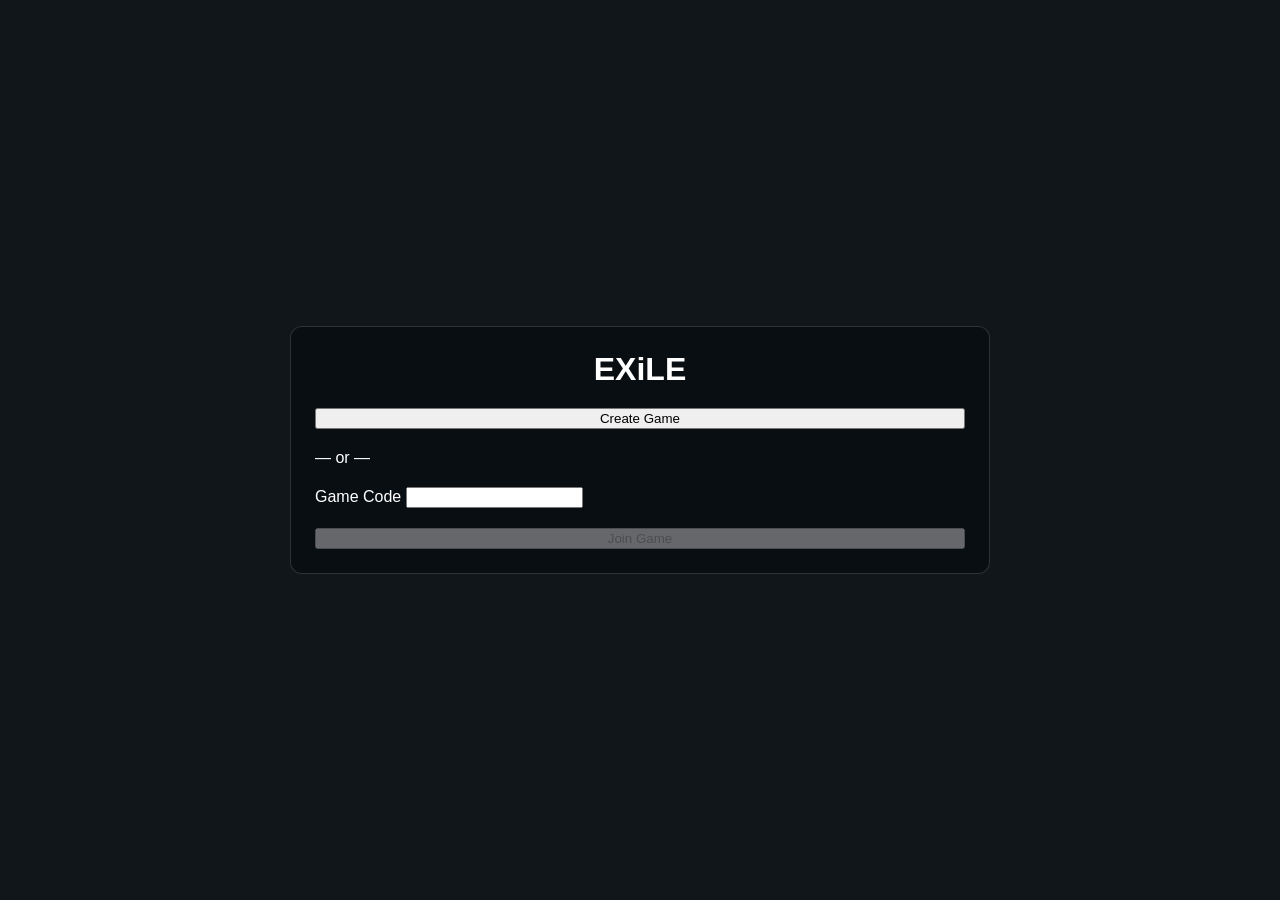
==== exile/index.html @ 5b8dc5b4 "fix reconnect session behavior" ====
<!doctype html>
<html lang="en">
  <head>
    <meta charset="UTF-8" />
    <link
      rel="icon"
      href="data:image/svg+xml,<svg xmlns=%22http://www.w3.org/2000/svg%22 viewBox=%220 0 100 100%22><text y=%22.9em%22 font-size=%2290%22>🌋</text></svg>"
    />
    <meta name="viewport" content="width=device-width, initial-scale=1.0" />
    <title>exile</title>
    <script type="module" crossorigin src="/exile/assets/index-CLyv3fLu.js"></script>
    <link rel="stylesheet" crossorigin href="/exile/assets/index-RrenX5Sk.css">
  </head>
  <body>
    <div id="root"></div>
  </body>
</html>
---- exile/assets/index-RrenX5Sk.css ----
:root{font-family:Arial,Helvetica,sans-serif}*{box-sizing:border-box}html,body,#root{width:100%;min-width:100%;height:100%;min-height:100%;margin:0}body{overflow:hidden}.app{background:radial-gradient(circle,#18364a 0%,#0d2331 70%,#071821 100%);justify-content:center;align-items:center;width:100vw;height:100vh;padding:40px;display:flex}.game-map{height:min(82vw,82vh);aspect-ratio:var(--map-columns) / var(--map-rows);grid-template-columns:repeat(var(--map-columns), 1fr);grid-template-rows:repeat(var(--map-rows), 1fr);display:grid}.map-tile{border:1px solid #ffffff0f;justify-content:center;align-items:center;font-size:clamp(18px,3vw,36px);display:flex;position:relative;overflow:hidden}.map-tile:before{content:"";pointer-events:none;z-index:1;background:radial-gradient(circle at 30% 30%,#ffffff1a,#0000 45%);position:absolute;inset:0}.terrain--meadow{background:radial-gradient(circle at 25% 30%,#ffffff1f,#0000 30%),linear-gradient(145deg,#8fb86b,#6f9956)}.terrain--forest{background:radial-gradient(circle at 30% 35%,#1f4e2de6 0 12%,#0000 13%),radial-gradient(circle at 65% 25%,#265b31e6 0 15%,#0000 16%),radial-gradient(circle at 55% 70%,#1a4527e6 0 17%,#0000 18%),linear-gradient(145deg,#709c58,#456f43)}.terrain--lake{background:radial-gradient(#62add0 0%,#3e8cb5 55%,#347b9f 100%)}.terrain--volcano{background:radial-gradient(circle at 50% 48%,#dc6b38 0 10%,#713b32 11% 28%,#57423a 29% 48%,#6d7655 49% 100%)}.terrain--river,.terrain--lava{background:#739f60}.terrain--river:after,.terrain--lava:after{content:"";z-index:0;pointer-events:none;position:absolute}.terrain--river:after{background:linear-gradient(90deg,#3d88af,#59afd2,#3d88af)}.terrain--lava:after{background:linear-gradient(90deg,#8b3f2e,#e26a37,#8b3f2e)}.flow--north-south:after{width:34%;height:110%;top:-5%;left:33%}.flow--east-west:after{width:110%;height:34%;top:33%;left:-5%}.flow--north-east:after,.flow--north-west:after,.flow--south-east:after,.flow--south-west:after{background:0 0;width:68%;height:68%}.terrain--river.flow--north-east:after{border-bottom:18px solid #59afd2;border-left:18px solid #59afd2;border-bottom-left-radius:100%;top:-1%;left:33%}.terrain--river.flow--north-west:after{border-bottom:18px solid #59afd2;border-right:18px solid #59afd2;border-bottom-right-radius:100%;top:-1%;right:33%}.terrain--river.flow--south-east:after{border-top:18px solid #59afd2;border-left:18px solid #59afd2;border-top-left-radius:100%;bottom:-1%;left:33%}.terrain--river.flow--south-west:after{border-top:18px solid #59afd2;border-right:18px solid #59afd2;border-top-right-radius:100%;bottom:-1%;right:33%}.terrain--lava.flow--north-east:after{border-bottom:18px solid #e26a37;border-left:18px solid #e26a37;border-bottom-left-radius:100%;top:-1%;left:33%}.terrain--lava.flow--north-west:after{border-bottom:18px solid #e26a37;border-right:18px solid #e26a37;border-bottom-right-radius:100%;top:-1%;right:33%}.terrain--lava.flow--south-east:after{border-top:18px solid #e26a37;border-left:18px solid #e26a37;border-top-left-radius:100%;bottom:-1%;left:33%}.terrain--lava.flow--south-west:after{border-top:18px solid #e26a37;border-right:18px solid #e26a37;border-top-right-radius:100%;bottom:-1%;right:33%}.tile-icon{z-index:2;-webkit-user-select:none;user-select:none;position:relative}.tile-multiplier{z-index:3;color:#ffffffe6;text-shadow:0 1px 3px #000000b3;-webkit-user-select:none;user-select:none;font-size:clamp(10px,1.2vw,16px);font-weight:700;position:absolute;bottom:4px;right:6px}.tile-edge-top{border-top-color:#dccc9d73}.tile-edge-bottom{border-bottom-color:#dccc9d73}.tile-edge-left{border-left-color:#dccc9d73}.tile-edge-right{border-right-color:#dccc9d73}.base-piece{--player-color:white;z-index:5;border:3px solid var(--player-color);cursor:default;background:#14181cb8;border-radius:18%;justify-content:center;align-items:center;display:flex;position:absolute;inset:12%}.base-piece--selected{box-shadow:0 0 0 3px #ffffffd9, 0 0 16px var(--player-color)}.base-name{z-index:6;white-space:nowrap;color:#fff;text-align:center;pointer-events:none;-webkit-user-select:none;user-select:none;background:#0a0e12cc;border-radius:3px;width:max-content;max-width:140%;padding:1px 4px;font-size:clamp(8px,.8vw,11px);font-weight:700;line-height:1.2;position:absolute;bottom:2px;left:50%;transform:translate(-50%)}.base-structure{z-index:1;-webkit-user-select:none;user-select:none;position:absolute;bottom:20%;left:50%;transform:translate(-50%)}.base-avatar{z-index:2;-webkit-user-select:none;user-select:none;font-size:clamp(16px,2vw,26px);position:absolute;top:8%;left:50%;transform:translate(-50%)}.base-piece--tier-1 .base-structure{font-size:clamp(22px,3vw,36px)}.base-piece--tier-2 .base-structure{font-size:clamp(26px,3.4vw,42px)}.base-piece--tier-3 .base-structure{font-size:clamp(30px,3.8vw,48px)}.base-piece--tier-4 .base-structure{font-size:clamp(34px,4.2vw,54px)}.base-tooltip{color:#fff;white-space:nowrap;pointer-events:none;background:#0a0e12f0;border-radius:6px;flex-direction:column;gap:4px;min-width:130px;padding:8px 10px;font-size:13px;display:none;position:absolute;bottom:calc(100% + 10px);left:50%;transform:translate(-50%)}.base-piece:hover .base-tooltip{display:flex}.base-selector{z-index:20;background:#0a0e12d9;border:1px solid #ffffff26;border-radius:10px;flex-direction:row;align-items:center;gap:8px;padding:12px;display:flex;position:absolute;bottom:24px;left:24px}.base-selector-title{color:#fff;flex-direction:column;align-items:center;gap:2px;font-size:13px;font-weight:700;display:flex}.base-selector-button{color:#fff;cursor:pointer;background:#ffffff14;border:1px solid #fff3;border-radius:6px;flex-direction:column;gap:4px;min-width:110px;padding:8px 12px;display:flex}.base-selector-button:hover{background:#ffffff24}.base-selector-button--selected{background:#fff3;border-color:#fffc}.base-selector-row{flex-direction:row;gap:8px;display:flex}.resource-bar{z-index:20;color:#fff;background:#0a0e12d9;border:1px solid #ffffff26;border-radius:10px;align-items:center;gap:24px;padding:10px 18px;display:flex;position:absolute;top:20px;left:50%;transform:translate(-50%)}.resource{align-items:center;gap:7px;font-size:18px;display:flex}.resource strong{min-width:35px}.game-clock{z-index:20;color:#fff;font-variant-numeric:tabular-nums;background:#0a0e12d9;border:1px solid #ffffff26;border-radius:10px;padding:10px 16px;font-size:20px;font-weight:700;position:absolute;top:20px;right:24px}.battle-reports{z-index:20;width:420px;position:absolute;top:20px;left:24px}.battle-reports-button{box-sizing:border-box;color:#fff;background:#0a0e12d9;border:1px solid #ffffff26;border-radius:10px;width:460px;padding:10px 16px;font-size:15px}.battle-reports-panel{color:#fff;box-sizing:border-box;background:#0a0e12f0;border:1px solid #ffffff26;border-radius:10px;flex-direction:column;gap:10px;width:460px;height:calc(100vh - 220px);margin-top:8px;padding:10px;display:flex;overflow-y:auto}.battle-report{border-bottom:1px solid #ffffff1f;flex-direction:column;gap:4px;padding-bottom:10px;font-size:12px;display:flex}.battle-report:last-child{border-bottom:none;padding-bottom:0}.battle-report-header{justify-content:space-between;gap:12px;display:flex}.battle-report-header span{opacity:.6}.battle-report-empty{opacity:.7;font-size:12px}.base-actions{z-index:20;background:#0a0e12d9;border:1px solid #ffffff26;border-radius:10px;grid-template-columns:repeat(2,1fr);gap:10px;padding:12px;display:grid;position:absolute;bottom:24px;right:24px}.base-action-button{color:#fff;cursor:pointer;background:#ffffff14;border:1px solid #fff3;border-radius:7px;min-width:125px;padding:12px 14px;font-size:14px}.base-action-button:hover{background:#ffffff29}.base-action-button:disabled{opacity:.35;cursor:not-allowed}.base-action-button:disabled:hover{background:#ffffff14}.train-menu{grid-template-columns:repeat(2,1fr)}.train-menu-title{color:#fff;text-align:center;grid-column:1/-1;font-size:14px;font-weight:700}.training-status{color:#fff;flex-direction:column;grid-column:1/-1;align-items:center;gap:6px;min-width:250px;padding:10px;display:flex}.training-status span{opacity:.8;font-size:14px}.base-army-summary,.base-resource-summary{opacity:.8;font-size:12px}.send-menu{grid-template-columns:1fr;min-width:270px}.send-menu-title{color:#fff;text-align:center;font-size:14px;font-weight:700}.send-menu-message{color:#ffffffb3;text-align:center;padding:8px;font-size:13px}.army-selector{color:#fff;justify-content:space-between;align-items:center;gap:16px;padding:7px 4px;display:flex}.army-selector-label{flex-direction:column;font-size:14px;display:flex}.army-selector-label span{opacity:.65;margin-top:2px;font-size:11px}.army-selector-controls{align-items:center;gap:10px;display:flex}.army-selector-controls button{color:#fff;cursor:pointer;background:#ffffff14;border:1px solid #fff3;border-radius:5px;min-width:42px;height:30px}.army-selector-controls button:disabled{opacity:.3;cursor:not-allowed}.army-movements{z-index:20;color:#fff;background:#0a0e12d9;border:1px solid #ffffff26;border-radius:10px;flex-direction:column;gap:8px;min-width:230px;min-height:340px;padding:10px 12px;font-size:12px;display:flex;position:absolute;top:76px;right:24px}.army-movement{border-top:1px solid #ffffff1a;flex-direction:column;gap:6px;padding-top:8px;display:flex}.army-movement-header{justify-content:space-between;gap:16px;display:flex}.army-movement-details{flex-direction:column;gap:3px;display:flex}.army-movement-details>div{justify-content:space-between;gap:12px;display:flex}.movement-label{opacity:.6}.cargo-capacity{color:#fff;text-align:center;font-size:13px}.army-movement-status{font-size:12px;font-weight:700}.treasure{z-index:6;cursor:help;filter:drop-shadow(0 2px 3px #000000a6);-webkit-user-select:none;user-select:none;font-size:clamp(24px,3.5vw,44px);position:absolute;top:50%;left:50%;transform:translate(-50%,-50%)}.expansion-key-count{white-space:nowrap;margin-left:10px}.targeting-banner{z-index:40;color:#fff;background:#0a0e12f2;border:1px solid #ffffff26;border-radius:8px;align-items:center;gap:12px;padding:8px 12px;display:flex;position:absolute;top:12px;left:50%;transform:translate(-50%)}.targeting-banner button{color:#fff;cursor:pointer;background:#ffffff14;border:1px solid #fff3;border-radius:5px;padding:5px 8px}.base-piece--attack-target{cursor:pointer;box-shadow:0 0 0 3px #ffffffbf,0 0 18px #ff5050e6}.base-piece--attack-target:hover{transform:scale(1.05)}.attack-travel-time{z-index:10;color:#fff;pointer-events:none;background:#0a0e12f2;border-radius:10px;padding:3px 6px;font-size:11px;font-weight:700;position:absolute;top:-8px;right:-8px;box-shadow:0 2px 5px #00000080}.treasure--loot-target{cursor:pointer;filter:drop-shadow(0 0 8px #ffd750f2)}.loot-travel-time{color:#fff;pointer-events:none;background:#0a0e12f2;border-radius:10px;padding:3px 6px;font-size:11px;font-weight:700;position:absolute;top:-10px;right:-10px}.map-tile--expand-target{cursor:pointer;box-shadow:inset 0 0 0 2px #ffffff73}.map-tile--expand-target:hover{box-shadow:inset 0 0 0 3px #ffffffd9}.expand-travel-time{z-index:8;color:#fff;pointer-events:none;background:#0a0e12f2;border-radius:10px;padding:3px 6px;font-size:11px;font-weight:700;position:absolute;top:6px;right:6px}.base-piece--transfer-target{cursor:pointer;box-shadow:0 0 0 3px #ffffffa6,0 0 16px #64b4ffd9}.map-tile--relocate-target{cursor:pointer;box-shadow:inset 0 0 0 2px #ffffff73}.map-tile--relocate-target:hover{box-shadow:inset 0 0 0 3px #ffffffd9}.relocate-travel-time{z-index:8;color:#fff;pointer-events:none;background:#0a0e12f2;border-radius:10px;padding:3px 6px;font-size:11px;font-weight:700;position:absolute;top:6px;right:6px}.map-tile--unavailable-target{filter:brightness(.45);opacity:.7}.game-over-overlay{z-index:100;background:#0009;justify-content:center;align-items:center;display:flex;position:absolute;inset:0}.game-over-panel{color:#fff;background:#0a0e12f5;border:1px solid #fff3;border-radius:12px;flex-direction:column;align-items:center;gap:10px;padding:24px 32px;font-size:16px;display:flex}.game-over-panel strong{font-size:28px}.lobby{color:#fff;background:#11161b;justify-content:center;align-items:center;min-height:100vh;display:flex}.lobby-panel{background:#0a0e12f2;border:1px solid #ffffff26;border-radius:12px;flex-direction:column;gap:20px;width:min(700px,90vw);padding:24px;display:flex}.lobby-panel h1{text-align:center;margin:0}.lobby-slots{grid-template-columns:repeat(2,1fr);gap:12px;display:grid}.lobby-slot{border:1px solid #ffffff26;border-radius:8px;flex-direction:column;justify-content:center;gap:6px;min-height:90px;padding:12px;display:flex}.lobby-host-controls{align-items:flex-end;gap:20px;padding-top:8px;display:flex}.lobby-host-controls label{flex-direction:column;flex:1;gap:6px;display:flex}.lobby-host-controls select{min-width:180px;padding:8px 10px}.lobby-host-controls>button{min-width:130px;padding:9px 16px}.lobby-ready-button{color:#fff;cursor:pointer;background:#2f8f46;border:1px solid #48b962;border-radius:6px;padding:7px 12px;font-weight:600}.lobby-leave-button{color:#fff;cursor:pointer;background:#9d3535;border:1px solid #c95050;border-radius:6px;padding:7px 12px;font-weight:600}.lobby-ready-button:hover,.lobby-leave-button:hover{filter:brightness(1.1)}.lobby-ready-button:disabled,.lobby-leave-button:disabled{opacity:.5;cursor:not-allowed}.lobby-start-section{flex-direction:column;display:flex}.lobby-start-error{color:red;margin-bottom:8px;font-weight:600}.leaderboard{z-index:20;color:#fff;background:#0a0e12d9;border:1px solid #ffffff26;border-radius:8px;width:190px;padding:10px;position:absolute;top:24px;right:320px}.leaderboard-title{margin-bottom:8px;display:block}.leaderboard-row{justify-content:space-between;gap:10px;padding:3px 0;font-size:13px;display:flex}.leaderboard-row--eliminated{opacity:.55;text-decoration:line-through}.final-standings-list{margin:24px 0}.final-standing-row{grid-template-columns:40px 1fr 90px;align-items:center;padding:10px 12px;font-size:18px;display:grid}.final-standing-row.eliminated{opacity:.6;text-decoration:line-through}.final-rank,.final-player{text-align:left}.final-score{text-align:right;font-weight:700}@media (width>=1501px) and (width<=2100px){.game-map{height:min(76vw,76vh)}.battle-reports,.battle-reports-button,.battle-reports-panel{width:380px}.leaderboard{width:175px;right:280px}}@media (width<=1500px) and (height<=950px){.app{padding:20px}.game-map{height:min(68vw,68vh)}.battle-reports{width:320px;top:16px;left:16px}.battle-reports-button{width:320px;padding:8px 12px;font-size:13px}.battle-reports-panel{width:320px;height:calc(100vh - 180px)}.resource-bar{gap:14px;padding:7px 12px;top:12px}.resource{gap:5px;font-size:15px}.game-clock{padding:7px 12px;font-size:16px;top:12px;right:16px}.leaderboard{width:160px;padding:8px;top:16px;right:240px}.leaderboard-row{font-size:11px}.army-movements{min-width:200px;min-height:260px;padding:8px 10px;top:62px;right:16px}.base-actions{gap:6px;padding:8px;bottom:16px;right:16px}.base-action-button{min-width:115px;padding:10px 12px;font-size:13px}.base-selector{gap:6px;padding:8px;bottom:16px;left:16px}.base-selector-title{font-size:11px}.base-army-summary,.base-resource-summary{font-size:10px}}
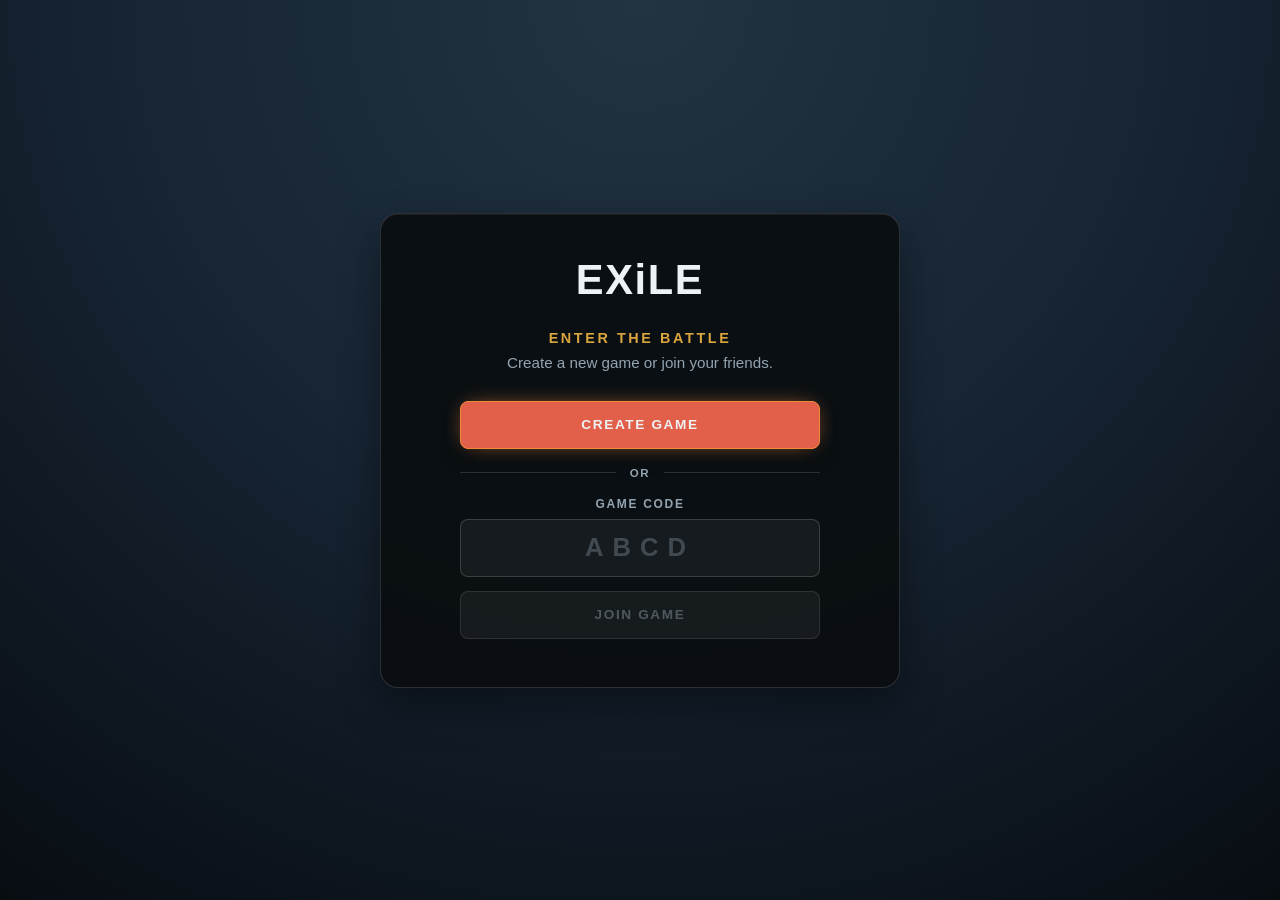
==== commit 19437e0b: "Updated exile lobby UI" ====
--- a/exile/index.html
+++ b/exile/index.html
@@ -8,8 +8,8 @@
     />
     <meta name="viewport" content="width=device-width, initial-scale=1.0" />
     <title>exile</title>
-    <script type="module" crossorigin src="/exile/assets/index-CLyv3fLu.js"></script>
-    <link rel="stylesheet" crossorigin href="/exile/assets/index-RrenX5Sk.css">
+    <script type="module" crossorigin src="/exile/assets/index-BzzygCZa.js"></script>
+    <link rel="stylesheet" crossorigin href="/exile/assets/index-BXALJQGk.css">
   </head>
   <body>
     <div id="root"></div>
--- a/exile/assets/index-BXALJQGk.css
+++ b/exile/assets/index-BXALJQGk.css
@@ -0,0 +1 @@
+:root{font-family:Arial,Helvetica,sans-serif}*{box-sizing:border-box}:root{--exile-bg:#172534;--exile-bg-deep:#080d12;--exile-card:#16232f;--exile-ink:#eef2f5;--exile-ink-soft:#93a4b0;--exile-gold:#d9a53c;--exile-gold-soft:#f0c874;--exile-lava:#e2604a;--exile-lava-deep:#b8402c;--exile-plum:#9575d1;--exile-wave:#58a9e6}html,body,#root{width:100%;min-width:100%;height:100%;min-height:100%;margin:0}body{overflow:hidden}.app{background:radial-gradient(circle,#18364a 0%,#0d2331 70%,#071821 100%);justify-content:center;align-items:center;width:100vw;height:100vh;padding:40px;display:flex}.game-map{height:min(82vw,82vh);aspect-ratio:var(--map-columns) / var(--map-rows);grid-template-columns:repeat(var(--map-columns), 1fr);grid-template-rows:repeat(var(--map-rows), 1fr);display:grid}.map-tile{border:1px solid #ffffff0f;justify-content:center;align-items:center;font-size:clamp(18px,3vw,36px);display:flex;position:relative;overflow:hidden}.map-tile:before{content:"";pointer-events:none;z-index:1;background:radial-gradient(circle at 30% 30%,#ffffff1a,#0000 45%);position:absolute;inset:0}.terrain--meadow{background:radial-gradient(circle at 25% 30%,#ffffff1f,#0000 30%),linear-gradient(145deg,#8fb86b,#6f9956)}.terrain--forest{background:radial-gradient(circle at 30% 35%,#1f4e2de6 0 12%,#0000 13%),radial-gradient(circle at 65% 25%,#265b31e6 0 15%,#0000 16%),radial-gradient(circle at 55% 70%,#1a4527e6 0 17%,#0000 18%),linear-gradient(145deg,#709c58,#456f43)}.terrain--lake{background:radial-gradient(#62add0 0%,#3e8cb5 55%,#347b9f 100%)}.terrain--volcano{background:radial-gradient(circle at 50% 48%,#dc6b38 0 10%,#713b32 11% 28%,#57423a 29% 48%,#6d7655 49% 100%)}.terrain--river,.terrain--lava{background:#739f60}.terrain--river:after,.terrain--lava:after{content:"";z-index:0;pointer-events:none;position:absolute}.terrain--river:after{background:linear-gradient(90deg,#3d88af,#59afd2,#3d88af)}.terrain--lava:after{background:linear-gradient(90deg,#8b3f2e,#e26a37,#8b3f2e)}.flow--north-south:after{width:34%;height:110%;top:-5%;left:33%}.flow--east-west:after{width:110%;height:34%;top:33%;left:-5%}.flow--north-east:after,.flow--north-west:after,.flow--south-east:after,.flow--south-west:after{background:0 0;width:68%;height:68%}.terrain--river.flow--north-east:after{border-bottom:18px solid #59afd2;border-left:18px solid #59afd2;border-bottom-left-radius:100%;top:-1%;left:33%}.terrain--river.flow--north-west:after{border-bottom:18px solid #59afd2;border-right:18px solid #59afd2;border-bottom-right-radius:100%;top:-1%;right:33%}.terrain--river.flow--south-east:after{border-top:18px solid #59afd2;border-left:18px solid #59afd2;border-top-left-radius:100%;bottom:-1%;left:33%}.terrain--river.flow--south-west:after{border-top:18px solid #59afd2;border-right:18px solid #59afd2;border-top-right-radius:100%;bottom:-1%;right:33%}.terrain--lava.flow--north-east:after{border-bottom:18px solid #e26a37;border-left:18px solid #e26a37;border-bottom-left-radius:100%;top:-1%;left:33%}.terrain--lava.flow--north-west:after{border-bottom:18px solid #e26a37;border-right:18px solid #e26a37;border-bottom-right-radius:100%;top:-1%;right:33%}.terrain--lava.flow--south-east:after{border-top:18px solid #e26a37;border-left:18px solid #e26a37;border-top-left-radius:100%;bottom:-1%;left:33%}.terrain--lava.flow--south-west:after{border-top:18px solid #e26a37;border-right:18px solid #e26a37;border-top-right-radius:100%;bottom:-1%;right:33%}.tile-icon{z-index:2;-webkit-user-select:none;user-select:none;position:relative}.tile-multiplier{z-index:3;color:#ffffffe6;text-shadow:0 1px 3px #000000b3;-webkit-user-select:none;user-select:none;font-size:clamp(10px,1.2vw,16px);font-weight:700;position:absolute;bottom:4px;right:6px}.tile-edge-top{border-top-color:#dccc9d73}.tile-edge-bottom{border-bottom-color:#dccc9d73}.tile-edge-left{border-left-color:#dccc9d73}.tile-edge-right{border-right-color:#dccc9d73}.base-piece{--player-color:white;z-index:5;border:3px solid var(--player-color);cursor:default;background:#14181cb8;border-radius:18%;justify-content:center;align-items:center;display:flex;position:absolute;inset:12%}.base-piece--selected{box-shadow:0 0 0 3px #ffffffd9, 0 0 16px var(--player-color)}.base-name{z-index:6;white-space:nowrap;color:#fff;text-align:center;pointer-events:none;-webkit-user-select:none;user-select:none;background:#0a0e12cc;border-radius:3px;width:max-content;max-width:140%;padding:1px 4px;font-size:clamp(8px,.8vw,11px);font-weight:700;line-height:1.2;position:absolute;bottom:2px;left:50%;transform:translate(-50%)}.base-structure{z-index:1;-webkit-user-select:none;user-select:none;position:absolute;bottom:20%;left:50%;transform:translate(-50%)}.base-avatar{z-index:2;-webkit-user-select:none;user-select:none;font-size:clamp(16px,2vw,26px);position:absolute;top:8%;left:50%;transform:translate(-50%)}.base-piece--tier-1 .base-structure{font-size:clamp(22px,3vw,36px)}.base-piece--tier-2 .base-structure{font-size:clamp(26px,3.4vw,42px)}.base-piece--tier-3 .base-structure{font-size:clamp(30px,3.8vw,48px)}.base-piece--tier-4 .base-structure{font-size:clamp(34px,4.2vw,54px)}.base-tooltip{color:#fff;white-space:nowrap;pointer-events:none;background:#0a0e12f0;border-radius:6px;flex-direction:column;gap:4px;min-width:130px;padding:8px 10px;font-size:13px;display:none;position:absolute;bottom:calc(100% + 10px);left:50%;transform:translate(-50%)}.base-piece:hover .base-tooltip{display:flex}.base-selector{z-index:20;background:#0a0e12d9;border:1px solid #ffffff26;border-radius:10px;flex-direction:row;align-items:center;gap:8px;padding:12px;display:flex;position:absolute;bottom:24px;left:24px}.base-selector-title{color:#fff;flex-direction:column;align-items:center;gap:2px;font-size:13px;font-weight:700;display:flex}.base-selector-button{color:#fff;cursor:pointer;background:#ffffff14;border:1px solid #fff3;border-radius:6px;flex-direction:column;gap:4px;min-width:110px;padding:8px 12px;display:flex}.base-selector-button:hover{background:#ffffff24}.base-selector-button--selected{background:#fff3;border-color:#fffc}.base-selector-row{flex-direction:row;gap:8px;display:flex}.resource-bar{z-index:20;color:#fff;background:#0a0e12d9;border:1px solid #ffffff26;border-radius:10px;align-items:center;gap:24px;padding:10px 18px;display:flex;position:absolute;top:20px;left:50%;transform:translate(-50%)}.resource{align-items:center;gap:7px;font-size:18px;display:flex}.resource strong{min-width:35px}.game-clock{z-index:20;color:#fff;font-variant-numeric:tabular-nums;background:#0a0e12d9;border:1px solid #ffffff26;border-radius:10px;padding:10px 16px;font-size:20px;font-weight:700;position:absolute;top:20px;right:24px}.battle-reports{z-index:20;width:420px;position:absolute;top:20px;left:24px}.battle-reports-button{box-sizing:border-box;color:#fff;background:#0a0e12d9;border:1px solid #ffffff26;border-radius:10px;width:460px;padding:10px 16px;font-size:15px}.battle-reports-panel{color:#fff;box-sizing:border-box;background:#0a0e12f0;border:1px solid #ffffff26;border-radius:10px;flex-direction:column;gap:10px;width:460px;height:calc(100vh - 220px);margin-top:8px;padding:10px;display:flex;overflow-y:auto}.battle-report{border-bottom:1px solid #ffffff1f;flex-direction:column;gap:4px;padding-bottom:10px;font-size:12px;display:flex}.battle-report:last-child{border-bottom:none;padding-bottom:0}.battle-report-header{justify-content:space-between;gap:12px;display:flex}.battle-report-header span{opacity:.6}.battle-report-empty{opacity:.7;font-size:12px}.base-actions{z-index:20;background:#0a0e12d9;border:1px solid #ffffff26;border-radius:10px;grid-template-columns:repeat(2,1fr);gap:10px;padding:12px;display:grid;position:absolute;bottom:24px;right:24px}.base-action-button{color:#fff;cursor:pointer;background:#ffffff14;border:1px solid #fff3;border-radius:7px;min-width:125px;padding:12px 14px;font-size:14px}.base-action-button:hover{background:#ffffff29}.base-action-button:disabled{opacity:.35;cursor:not-allowed}.base-action-button:disabled:hover{background:#ffffff14}.train-menu{grid-template-columns:repeat(2,1fr)}.train-menu-title{color:#fff;text-align:center;grid-column:1/-1;font-size:14px;font-weight:700}.training-status{color:#fff;flex-direction:column;grid-column:1/-1;align-items:center;gap:6px;min-width:250px;padding:10px;display:flex}.training-status span{opacity:.8;font-size:14px}.base-army-summary,.base-resource-summary{opacity:.8;font-size:12px}.send-menu{grid-template-columns:1fr;min-width:270px}.send-menu-title{color:#fff;text-align:center;font-size:14px;font-weight:700}.send-menu-message{color:#ffffffb3;text-align:center;padding:8px;font-size:13px}.army-selector{color:#fff;justify-content:space-between;align-items:center;gap:16px;padding:7px 4px;display:flex}.army-selector-label{flex-direction:column;font-size:14px;display:flex}.army-selector-label span{opacity:.65;margin-top:2px;font-size:11px}.army-selector-controls{align-items:center;gap:10px;display:flex}.army-selector-controls button{color:#fff;cursor:pointer;background:#ffffff14;border:1px solid #fff3;border-radius:5px;min-width:42px;height:30px}.army-selector-controls button:disabled{opacity:.3;cursor:not-allowed}.army-movements{z-index:20;color:#fff;background:#0a0e12d9;border:1px solid #ffffff26;border-radius:10px;flex-direction:column;gap:8px;min-width:230px;min-height:340px;padding:10px 12px;font-size:12px;display:flex;position:absolute;top:76px;right:24px}.army-movement{border-top:1px solid #ffffff1a;flex-direction:column;gap:6px;padding-top:8px;display:flex}.army-movement-header{justify-content:space-between;gap:16px;display:flex}.army-movement-details{flex-direction:column;gap:3px;display:flex}.army-movement-details>div{justify-content:space-between;gap:12px;display:flex}.movement-label{opacity:.6}.cargo-capacity{color:#fff;text-align:center;font-size:13px}.army-movement-status{font-size:12px;font-weight:700}.treasure{z-index:6;cursor:help;filter:drop-shadow(0 2px 3px #000000a6);-webkit-user-select:none;user-select:none;font-size:clamp(24px,3.5vw,44px);position:absolute;top:50%;left:50%;transform:translate(-50%,-50%)}.expansion-key-count{white-space:nowrap;margin-left:10px}.targeting-banner{z-index:40;color:#fff;background:#0a0e12f2;border:1px solid #ffffff26;border-radius:8px;align-items:center;gap:12px;padding:8px 12px;display:flex;position:absolute;top:12px;left:50%;transform:translate(-50%)}.targeting-banner button{color:#fff;cursor:pointer;background:#ffffff14;border:1px solid #fff3;border-radius:5px;padding:5px 8px}.base-piece--attack-target{cursor:pointer;box-shadow:0 0 0 3px #ffffffbf,0 0 18px #ff5050e6}.base-piece--attack-target:hover{transform:scale(1.05)}.attack-travel-time{z-index:10;color:#fff;pointer-events:none;background:#0a0e12f2;border-radius:10px;padding:3px 6px;font-size:11px;font-weight:700;position:absolute;top:-8px;right:-8px;box-shadow:0 2px 5px #00000080}.treasure--loot-target{cursor:pointer;filter:drop-shadow(0 0 8px #ffd750f2)}.loot-travel-time{color:#fff;pointer-events:none;background:#0a0e12f2;border-radius:10px;padding:3px 6px;font-size:11px;font-weight:700;position:absolute;top:-10px;right:-10px}.map-tile--expand-target{cursor:pointer;box-shadow:inset 0 0 0 2px #ffffff73}.map-tile--expand-target:hover{box-shadow:inset 0 0 0 3px #ffffffd9}.expand-travel-time{z-index:8;color:#fff;pointer-events:none;background:#0a0e12f2;border-radius:10px;padding:3px 6px;font-size:11px;font-weight:700;position:absolute;top:6px;right:6px}.base-piece--transfer-target{cursor:pointer;box-shadow:0 0 0 3px #ffffffa6,0 0 16px #64b4ffd9}.map-tile--relocate-target{cursor:pointer;box-shadow:inset 0 0 0 2px #ffffff73}.map-tile--relocate-target:hover{box-shadow:inset 0 0 0 3px #ffffffd9}.relocate-travel-time{z-index:8;color:#fff;pointer-events:none;background:#0a0e12f2;border-radius:10px;padding:3px 6px;font-size:11px;font-weight:700;position:absolute;top:6px;right:6px}.map-tile--unavailable-target{filter:brightness(.45);opacity:.7}.game-over-overlay{z-index:100;background:#0009;justify-content:center;align-items:center;display:flex;position:absolute;inset:0}.game-over-panel{color:#fff;background:#0a0e12f5;border:1px solid #fff3;border-radius:12px;flex-direction:column;align-items:center;gap:10px;padding:24px 32px;font-size:16px;display:flex}.game-over-panel strong{font-size:28px}.room-entry{background-color:var(--exile-bg);background-image:radial-gradient(circle at 50% 0%, #223342 0%, var(--exile-bg) 46%, var(--exile-bg-deep) 100%), repeating-linear-gradient(0deg, #bed2e60a 0px, #bed2e60a 1px, transparent 1px, transparent 42px), repeating-linear-gradient(90deg, #bed2e60a 0px, #bed2e60a 1px, transparent 1px, transparent 42px)}.room-entry-panel{text-align:center;background:#0a0e12f0;border:1px solid #ffffff24;border-radius:18px;width:min(520px,90vw);padding:42px 48px 48px;box-shadow:0 18px 40px #0006,inset 0 1px #ffffff0f}.room-entry-title{letter-spacing:.04em;color:var(--exile-ink);margin:0 0 26px;font-size:2.6rem}.room-entry-heading{letter-spacing:.18em;color:var(--exile-gold);margin:0;font-size:.9rem;font-weight:800}.room-entry-subtitle{color:var(--exile-ink-soft);margin:8px 0 30px;font-size:.95rem}.room-entry-actions{flex-direction:column;gap:14px;width:min(360px,100%);margin:0 auto;display:flex}.room-entry-button{letter-spacing:.12em;text-transform:uppercase;cursor:pointer;border-radius:8px;width:100%;min-height:48px;font-size:.85rem;font-weight:800;transition:transform .15s,filter .15s,box-shadow .15s,opacity .15s}.room-entry-create,.room-entry-join{background:var(--exile-lava);color:var(--exile-ink);border:1px solid #ef8a3d;box-shadow:0 0 22px -8px #ef8a3d,0 8px 18px #0000004d}.room-entry-button:not(:disabled):hover{filter:brightness(1.1);transform:translateY(-2px)}.room-entry-divider{color:var(--exile-ink-soft);letter-spacing:.14em;align-items:center;gap:14px;margin:4px 0;font-size:.72rem;font-weight:700;display:flex}.room-entry-divider:before,.room-entry-divider:after{content:"";background:#ffffff24;flex:1;height:1px}.room-entry-code-label{letter-spacing:.14em;text-transform:uppercase;color:var(--exile-ink-soft);margin-bottom:-6px;font-size:.75rem;font-weight:800}.room-entry-code{width:100%;height:58px;color:var(--exile-ink);text-align:center;letter-spacing:.35em;text-transform:uppercase;background:#ffffff0d;border:1.5px solid #ffffff29;border-radius:8px;outline:none;padding:8px 16px;font-size:1.6rem;font-weight:800;transition:border-color .15s,box-shadow .15s}.room-entry-code::placeholder{color:#93a4b059}.room-entry-code:focus{border-color:var(--exile-gold);box-shadow:0 0 0 3px #d9a53c1f}.room-entry-button:disabled{color:#93a4b073;box-shadow:none;cursor:not-allowed;background:#ffffff0d;border-color:#ffffff1a}@media (width<=550px){.room-entry-panel{padding:34px 24px 38px}.room-entry-title{font-size:2.2rem}}.lobby{background-color:var(--exile-bg);background-image:radial-gradient(circle at 50% 0%, #223342 0%, var(--exile-bg) 46%, var(--exile-bg-deep) 100%), repeating-linear-gradient(0deg, #bed2e60a 0px, #bed2e60a 1px, transparent 1px, transparent 42px), repeating-linear-gradient(90deg, #bed2e60a 0px, #bed2e60a 1px, transparent 1px, transparent 42px);min-height:100vh;color:var(--exile-ink);justify-content:center;align-items:center;padding:28px;display:flex}.lobby-panel{background:#0a0e12f0;border:1px solid #ffffff24;border-radius:18px;width:min(760px,94vw);padding:34px 40px 38px;box-shadow:0 18px 40px #0006,inset 0 1px #ffffff0f}.lobby-header{text-align:center;margin-bottom:30px}.lobby-header h1{letter-spacing:.04em;color:var(--exile-ink);margin:0 0 14px;font-size:2.6rem}.lobby-room-code{color:var(--exile-ink-soft);background:#ffffff0d;border:1px solid #ffffff1f;border-radius:999px;align-items:center;gap:10px;padding:7px 14px;display:inline-flex}.lobby-room-code span{letter-spacing:.16em;font-size:.7rem;font-weight:800}.lobby-room-code strong{letter-spacing:.16em;color:var(--exile-gold-soft);font-size:1rem}.lobby-section-title{letter-spacing:.16em;text-transform:uppercase;color:var(--exile-ink-soft);margin-bottom:10px;font-size:.72rem;font-weight:800}.lobby-slots{grid-template-columns:repeat(2,minmax(0,1fr));gap:14px;margin-bottom:28px;display:grid}.lobby-slot{background:#ffffff08;border:1px solid #ffffff21;border-radius:10px;flex-direction:column;gap:10px;min-height:185px;padding:16px;transition:border-color .15s,background .15s,box-shadow .15s;display:flex}.lobby-slot-ready{background:#5cbb8412;border-color:#5cbb848c;box-shadow:inset 0 0 18px #5cbb840d}.lobby-player-header{justify-content:space-between;align-items:flex-start;gap:12px;margin-bottom:2px;display:flex}.lobby-player-identity{align-items:center;gap:10px;display:flex}.lobby-player-avatar{font-size:1.8rem}.lobby-player-identity>div{flex-direction:column;display:flex}.lobby-player-identity strong{color:var(--exile-ink);font-size:1rem}.lobby-player-identity span:not(.lobby-player-avatar){color:var(--exile-ink-soft);margin-top:2px;font-size:.75rem}.lobby-host-badge{letter-spacing:.06em;text-transform:uppercase;color:var(--exile-gold-soft);background:#d9a53c1a;border:1px solid #d9a53c59;border-radius:999px;padding:5px 8px;font-size:.68rem;font-weight:800}.lobby-character-select{letter-spacing:.1em;text-transform:uppercase;color:var(--exile-ink-soft);flex-direction:column;gap:5px;font-size:.7rem;font-weight:800;display:flex}.lobby-character-select select,.lobby-settings-grid select{width:100%;color:var(--exile-ink);font:inherit;letter-spacing:normal;text-transform:none;background:#111b24;border:1px solid #ffffff26;border-radius:6px;outline:none;padding:9px 10px}.lobby-character-select select:focus,.lobby-settings-grid select:focus{border-color:var(--exile-gold)}.lobby-character-select select:disabled,.lobby-settings-grid select:disabled{opacity:.65}.lobby-ready-button,.lobby-leave-button,.lobby-empty-slot button,.lobby-play-button{letter-spacing:.06em;cursor:pointer;border-radius:7px;min-height:38px;font-weight:800;transition:transform .15s,filter .15s,opacity .15s}.lobby-ready-button{color:#fff;background:#2f8f46;border:1px solid #48b962}.lobby-leave-button{color:#dc7777;background:0 0;border:1px solid #c950508c}.lobby-ready-button:not(:disabled):hover,.lobby-leave-button:not(:disabled):hover,.lobby-empty-slot button:not(:disabled):hover,.lobby-play-button:not(:disabled):hover{filter:brightness(1.1);transform:translateY(-1px)}.lobby-ready-button:disabled,.lobby-leave-button:disabled{opacity:.45;cursor:not-allowed}.lobby-empty-slot{color:var(--exile-ink-soft);flex-direction:column;flex:1;justify-content:center;align-items:center;gap:8px;display:flex}.lobby-empty-icon{color:#93a4b08c;font-size:1.5rem}.lobby-empty-slot strong{font-size:.85rem}.lobby-empty-slot button{min-width:100px;color:var(--exile-ink);background:#ffffff0f;border:1px solid #ffffff26;padding:7px 14px}.lobby-settings{background:#ffffff08;border:1px solid #ffffff1a;border-radius:10px;padding:18px}.lobby-settings-grid{grid-template-columns:repeat(2,minmax(0,1fr));gap:16px;display:grid}.lobby-settings-grid label{letter-spacing:.1em;text-transform:uppercase;color:var(--exile-ink-soft);flex-direction:column;gap:6px;font-size:.72rem;font-weight:800;display:flex}.lobby-start-section{flex-direction:column;align-items:center;margin-top:22px;display:flex}.lobby-start-message{color:var(--exile-ink-soft);margin-bottom:10px;font-size:.85rem}.lobby-play-button{background:var(--exile-lava);color:#fff;letter-spacing:.12em;text-transform:uppercase;border:1px solid #ef8a3d;width:min(300px,100%);min-height:48px;font-size:.85rem;box-shadow:0 0 22px -8px #ef8a3d,0 8px 18px #0000004d}.lobby-play-button:disabled{color:#93a4b073;box-shadow:none;cursor:not-allowed;background:#ffffff0d;border-color:#ffffff1a}@media (width<=650px){.lobby{padding:16px}.lobby-panel{padding:28px 22px 30px}.lobby-slots,.lobby-settings-grid{grid-template-columns:1fr}.lobby-header h1{font-size:2.2rem}}.leaderboard{z-index:20;color:#fff;background:#0a0e12d9;border:1px solid #ffffff26;border-radius:8px;width:190px;padding:10px;position:absolute;top:24px;right:320px}.leaderboard-title{margin-bottom:8px;display:block}.leaderboard-row{justify-content:space-between;gap:10px;padding:3px 0;font-size:13px;display:flex}.leaderboard-row--eliminated{opacity:.55;text-decoration:line-through}.final-standings-list{margin:24px 0}.final-standing-row{grid-template-columns:40px 1fr 90px;align-items:center;padding:10px 12px;font-size:18px;display:grid}.final-standing-row.eliminated{opacity:.6;text-decoration:line-through}.final-rank,.final-player{text-align:left}.final-score{text-align:right;font-weight:700}@media (width>=1501px) and (width<=2100px){.game-map{height:min(76vw,76vh)}.battle-reports,.battle-reports-button,.battle-reports-panel{width:380px}.leaderboard{width:175px;right:280px}}@media (width<=1500px) and (height<=950px){.app{padding:20px}.game-map{height:min(68vw,68vh)}.battle-reports{width:320px;top:16px;left:16px}.battle-reports-button{width:320px;padding:8px 12px;font-size:13px}.battle-reports-panel{width:320px;height:calc(100vh - 180px)}.resource-bar{gap:14px;padding:7px 12px;top:12px}.resource{gap:5px;font-size:15px}.game-clock{padding:7px 12px;font-size:16px;top:12px;right:16px}.leaderboard{width:160px;padding:8px;top:16px;right:240px}.leaderboard-row{font-size:11px}.army-movements{min-width:200px;min-height:260px;padding:8px 10px;top:62px;right:16px}.base-actions{gap:6px;padding:8px;bottom:16px;right:16px}.base-action-button{min-width:115px;padding:10px 12px;font-size:13px}.base-selector{gap:6px;padding:8px;bottom:16px;left:16px}.base-selector-title{font-size:11px}.base-army-summary,.base-resource-summary{font-size:10px}}
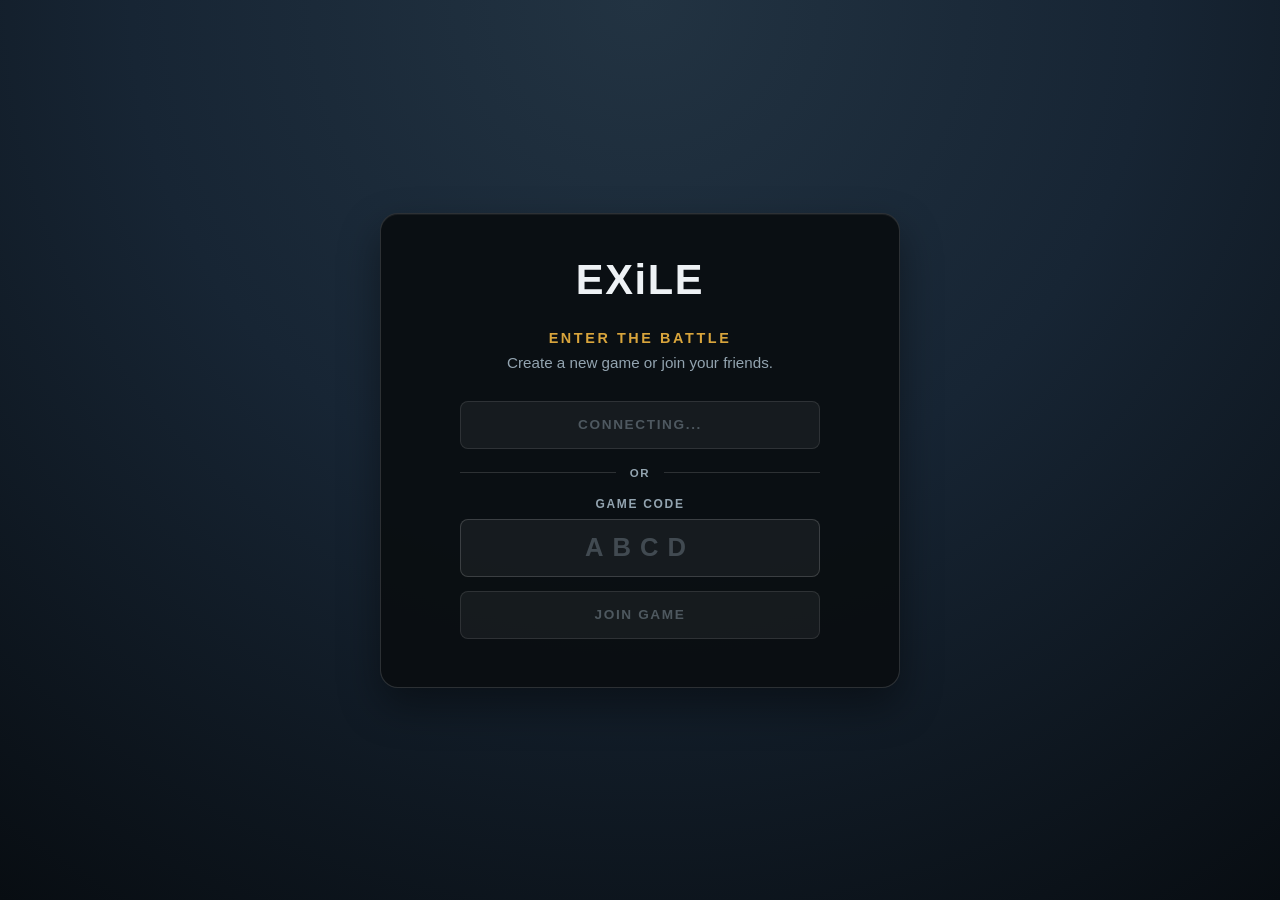
==== commit db10403a: "Added option to remove bot from lobby" ====
--- a/exile/index.html
+++ b/exile/index.html
@@ -8,8 +8,8 @@
     />
     <meta name="viewport" content="width=device-width, initial-scale=1.0" />
     <title>exile</title>
-    <script type="module" crossorigin src="/exile/assets/index-BzzygCZa.js"></script>
-    <link rel="stylesheet" crossorigin href="/exile/assets/index-BXALJQGk.css">
+    <script type="module" crossorigin src="/exile/assets/index-BVlwFJoO.js"></script>
+    <link rel="stylesheet" crossorigin href="/exile/assets/index-BejmCAw5.css">
   </head>
   <body>
     <div id="root"></div>
--- a/exile/assets/index-BejmCAw5.css
+++ b/exile/assets/index-BejmCAw5.css
@@ -0,0 +1 @@
+:root{font-family:Arial,Helvetica,sans-serif}*{box-sizing:border-box}:root{--exile-bg:#172534;--exile-bg-deep:#080d12;--exile-card:#16232f;--exile-ink:#eef2f5;--exile-ink-soft:#93a4b0;--exile-gold:#d9a53c;--exile-gold-soft:#f0c874;--exile-lava:#e2604a;--exile-lava-deep:#b8402c;--exile-plum:#9575d1;--exile-wave:#58a9e6}html,body,#root{width:100%;min-width:100%;height:100%;min-height:100%;margin:0}body{overflow:hidden}.app{background:radial-gradient(circle,#18364a 0%,#0d2331 70%,#071821 100%);justify-content:center;align-items:center;width:100vw;height:100vh;padding:40px;display:flex}.game-map{height:min(82vw,82vh);aspect-ratio:var(--map-columns) / var(--map-rows);grid-template-columns:repeat(var(--map-columns), 1fr);grid-template-rows:repeat(var(--map-rows), 1fr);display:grid}.map-tile{border:1px solid #ffffff0f;justify-content:center;align-items:center;font-size:clamp(18px,3vw,36px);display:flex;position:relative;overflow:hidden}.map-tile:before{content:"";pointer-events:none;z-index:1;background:radial-gradient(circle at 30% 30%,#ffffff1a,#0000 45%);position:absolute;inset:0}.terrain--meadow{background:radial-gradient(circle at 25% 30%,#ffffff1f,#0000 30%),linear-gradient(145deg,#8fb86b,#6f9956)}.terrain--forest{background:radial-gradient(circle at 30% 35%,#1f4e2de6 0 12%,#0000 13%),radial-gradient(circle at 65% 25%,#265b31e6 0 15%,#0000 16%),radial-gradient(circle at 55% 70%,#1a4527e6 0 17%,#0000 18%),linear-gradient(145deg,#709c58,#456f43)}.terrain--lake{background:radial-gradient(#62add0 0%,#3e8cb5 55%,#347b9f 100%)}.terrain--volcano{background:radial-gradient(circle at 50% 48%,#dc6b38 0 10%,#713b32 11% 28%,#57423a 29% 48%,#6d7655 49% 100%)}.terrain--river,.terrain--lava{background:#739f60}.terrain--river:after,.terrain--lava:after{content:"";z-index:0;pointer-events:none;position:absolute}.terrain--river:after{background:linear-gradient(90deg,#3d88af,#59afd2,#3d88af)}.terrain--lava:after{background:linear-gradient(90deg,#8b3f2e,#e26a37,#8b3f2e)}.flow--north-south:after{width:34%;height:110%;top:-5%;left:33%}.flow--east-west:after{width:110%;height:34%;top:33%;left:-5%}.flow--north-east:after,.flow--north-west:after,.flow--south-east:after,.flow--south-west:after{background:0 0;width:68%;height:68%}.terrain--river.flow--north-east:after{border-bottom:18px solid #59afd2;border-left:18px solid #59afd2;border-bottom-left-radius:100%;top:-1%;left:33%}.terrain--river.flow--north-west:after{border-bottom:18px solid #59afd2;border-right:18px solid #59afd2;border-bottom-right-radius:100%;top:-1%;right:33%}.terrain--river.flow--south-east:after{border-top:18px solid #59afd2;border-left:18px solid #59afd2;border-top-left-radius:100%;bottom:-1%;left:33%}.terrain--river.flow--south-west:after{border-top:18px solid #59afd2;border-right:18px solid #59afd2;border-top-right-radius:100%;bottom:-1%;right:33%}.terrain--lava.flow--north-east:after{border-bottom:18px solid #e26a37;border-left:18px solid #e26a37;border-bottom-left-radius:100%;top:-1%;left:33%}.terrain--lava.flow--north-west:after{border-bottom:18px solid #e26a37;border-right:18px solid #e26a37;border-bottom-right-radius:100%;top:-1%;right:33%}.terrain--lava.flow--south-east:after{border-top:18px solid #e26a37;border-left:18px solid #e26a37;border-top-left-radius:100%;bottom:-1%;left:33%}.terrain--lava.flow--south-west:after{border-top:18px solid #e26a37;border-right:18px solid #e26a37;border-top-right-radius:100%;bottom:-1%;right:33%}.tile-icon{z-index:2;-webkit-user-select:none;user-select:none;position:relative}.tile-multiplier{z-index:3;color:#ffffffe6;text-shadow:0 1px 3px #000000b3;-webkit-user-select:none;user-select:none;font-size:clamp(10px,1.2vw,16px);font-weight:700;position:absolute;bottom:4px;right:6px}.tile-edge-top{border-top-color:#dccc9d73}.tile-edge-bottom{border-bottom-color:#dccc9d73}.tile-edge-left{border-left-color:#dccc9d73}.tile-edge-right{border-right-color:#dccc9d73}.base-piece{--player-color:white;z-index:5;border:3px solid var(--player-color);cursor:default;background:#14181cb8;border-radius:18%;justify-content:center;align-items:center;display:flex;position:absolute;inset:12%}.base-piece--selected{box-shadow:0 0 0 3px #ffffffd9, 0 0 16px var(--player-color)}.base-name{z-index:6;white-space:nowrap;color:#fff;text-align:center;pointer-events:none;-webkit-user-select:none;user-select:none;background:#0a0e12cc;border-radius:3px;width:max-content;max-width:140%;padding:1px 4px;font-size:clamp(8px,.8vw,11px);font-weight:700;line-height:1.2;position:absolute;bottom:2px;left:50%;transform:translate(-50%)}.base-structure{z-index:1;-webkit-user-select:none;user-select:none;position:absolute;bottom:20%;left:50%;transform:translate(-50%)}.base-avatar{z-index:2;-webkit-user-select:none;user-select:none;font-size:clamp(16px,2vw,26px);position:absolute;top:8%;left:50%;transform:translate(-50%)}.base-piece--tier-1 .base-structure{font-size:clamp(22px,3vw,36px)}.base-piece--tier-2 .base-structure{font-size:clamp(26px,3.4vw,42px)}.base-piece--tier-3 .base-structure{font-size:clamp(30px,3.8vw,48px)}.base-piece--tier-4 .base-structure{font-size:clamp(34px,4.2vw,54px)}.base-tooltip{color:#fff;white-space:nowrap;pointer-events:none;background:#0a0e12f0;border-radius:6px;flex-direction:column;gap:4px;min-width:130px;padding:8px 10px;font-size:13px;display:none;position:absolute;bottom:calc(100% + 10px);left:50%;transform:translate(-50%)}.base-piece:hover .base-tooltip{display:flex}.base-selector{z-index:20;background:#0a0e12d9;border:1px solid #ffffff26;border-radius:10px;flex-direction:row;align-items:center;gap:8px;padding:12px;display:flex;position:absolute;bottom:24px;left:24px}.base-selector-title{color:#fff;flex-direction:column;align-items:center;gap:2px;font-size:13px;font-weight:700;display:flex}.base-selector-button{color:#fff;cursor:pointer;background:#ffffff14;border:1px solid #fff3;border-radius:6px;flex-direction:column;gap:4px;min-width:110px;padding:8px 12px;display:flex}.base-selector-button:hover{background:#ffffff24}.base-selector-button--selected{background:#fff3;border-color:#fffc}.base-selector-row{flex-direction:row;gap:8px;display:flex}.resource-bar{z-index:20;color:#fff;background:#0a0e12d9;border:1px solid #ffffff26;border-radius:10px;align-items:center;gap:24px;padding:10px 18px;display:flex;position:absolute;top:20px;left:50%;transform:translate(-50%)}.resource{align-items:center;gap:7px;font-size:18px;display:flex}.resource strong{min-width:35px}.game-clock{z-index:20;color:#fff;font-variant-numeric:tabular-nums;background:#0a0e12d9;border:1px solid #ffffff26;border-radius:10px;padding:10px 16px;font-size:20px;font-weight:700;position:absolute;top:20px;right:24px}.battle-reports{z-index:20;width:420px;position:absolute;top:20px;left:24px}.battle-reports-button{box-sizing:border-box;color:#fff;background:#0a0e12d9;border:1px solid #ffffff26;border-radius:10px;width:460px;padding:10px 16px;font-size:15px}.battle-reports-panel{color:#fff;box-sizing:border-box;background:#0a0e12f0;border:1px solid #ffffff26;border-radius:10px;flex-direction:column;gap:10px;width:460px;height:calc(100vh - 220px);margin-top:8px;padding:10px;display:flex;overflow-y:auto}.battle-report{border-bottom:1px solid #ffffff1f;flex-direction:column;gap:4px;padding-bottom:10px;font-size:12px;display:flex}.battle-report:last-child{border-bottom:none;padding-bottom:0}.battle-report-header{justify-content:space-between;gap:12px;display:flex}.battle-report-header span{opacity:.6}.battle-report-empty{opacity:.7;font-size:12px}.base-actions{z-index:20;background:#0a0e12d9;border:1px solid #ffffff26;border-radius:10px;grid-template-columns:repeat(2,1fr);gap:10px;padding:12px;display:grid;position:absolute;bottom:24px;right:24px}.base-action-button{color:#fff;cursor:pointer;background:#ffffff14;border:1px solid #fff3;border-radius:7px;min-width:125px;padding:12px 14px;font-size:14px}.base-action-button:hover{background:#ffffff29}.base-action-button:disabled{opacity:.35;cursor:not-allowed}.base-action-button:disabled:hover{background:#ffffff14}.train-menu{grid-template-columns:repeat(2,1fr)}.train-menu-title{color:#fff;text-align:center;grid-column:1/-1;font-size:14px;font-weight:700}.training-status{color:#fff;flex-direction:column;grid-column:1/-1;align-items:center;gap:6px;min-width:250px;padding:10px;display:flex}.training-status span{opacity:.8;font-size:14px}.base-army-summary,.base-resource-summary{opacity:.8;font-size:12px}.send-menu{grid-template-columns:1fr;min-width:270px}.send-menu-title{color:#fff;text-align:center;font-size:14px;font-weight:700}.send-menu-message{color:#ffffffb3;text-align:center;padding:8px;font-size:13px}.army-selector{color:#fff;justify-content:space-between;align-items:center;gap:16px;padding:7px 4px;display:flex}.army-selector-label{flex-direction:column;font-size:14px;display:flex}.army-selector-label span{opacity:.65;margin-top:2px;font-size:11px}.army-selector-controls{align-items:center;gap:10px;display:flex}.army-selector-controls button{color:#fff;cursor:pointer;background:#ffffff14;border:1px solid #fff3;border-radius:5px;min-width:42px;height:30px}.army-selector-controls button:disabled{opacity:.3;cursor:not-allowed}.army-movements{z-index:20;color:#fff;background:#0a0e12d9;border:1px solid #ffffff26;border-radius:10px;flex-direction:column;gap:8px;min-width:230px;min-height:340px;padding:10px 12px;font-size:12px;display:flex;position:absolute;top:76px;right:24px}.army-movement{border-top:1px solid #ffffff1a;flex-direction:column;gap:6px;padding-top:8px;display:flex}.army-movement-header{justify-content:space-between;gap:16px;display:flex}.army-movement-details{flex-direction:column;gap:3px;display:flex}.army-movement-details>div{justify-content:space-between;gap:12px;display:flex}.movement-label{opacity:.6}.cargo-capacity{color:#fff;text-align:center;font-size:13px}.army-movement-status{font-size:12px;font-weight:700}.treasure{z-index:6;cursor:help;filter:drop-shadow(0 2px 3px #000000a6);-webkit-user-select:none;user-select:none;font-size:clamp(24px,3.5vw,44px);position:absolute;top:50%;left:50%;transform:translate(-50%,-50%)}.expansion-key-count{white-space:nowrap;margin-left:10px}.targeting-banner{z-index:40;color:#fff;background:#0a0e12f2;border:1px solid #ffffff26;border-radius:8px;align-items:center;gap:12px;padding:8px 12px;display:flex;position:absolute;top:12px;left:50%;transform:translate(-50%)}.targeting-banner button{color:#fff;cursor:pointer;background:#ffffff14;border:1px solid #fff3;border-radius:5px;padding:5px 8px}.base-piece--attack-target{cursor:pointer;box-shadow:0 0 0 3px #ffffffbf,0 0 18px #ff5050e6}.base-piece--attack-target:hover{transform:scale(1.05)}.attack-travel-time{z-index:10;color:#fff;pointer-events:none;background:#0a0e12f2;border-radius:10px;padding:3px 6px;font-size:11px;font-weight:700;position:absolute;top:-8px;right:-8px;box-shadow:0 2px 5px #00000080}.treasure--loot-target{cursor:pointer;filter:drop-shadow(0 0 8px #ffd750f2)}.loot-travel-time{color:#fff;pointer-events:none;background:#0a0e12f2;border-radius:10px;padding:3px 6px;font-size:11px;font-weight:700;position:absolute;top:-10px;right:-10px}.map-tile--expand-target{cursor:pointer;box-shadow:inset 0 0 0 2px #ffffff73}.map-tile--expand-target:hover{box-shadow:inset 0 0 0 3px #ffffffd9}.expand-travel-time{z-index:8;color:#fff;pointer-events:none;background:#0a0e12f2;border-radius:10px;padding:3px 6px;font-size:11px;font-weight:700;position:absolute;top:6px;right:6px}.base-piece--transfer-target{cursor:pointer;box-shadow:0 0 0 3px #ffffffa6,0 0 16px #64b4ffd9}.map-tile--relocate-target{cursor:pointer;box-shadow:inset 0 0 0 2px #ffffff73}.map-tile--relocate-target:hover{box-shadow:inset 0 0 0 3px #ffffffd9}.relocate-travel-time{z-index:8;color:#fff;pointer-events:none;background:#0a0e12f2;border-radius:10px;padding:3px 6px;font-size:11px;font-weight:700;position:absolute;top:6px;right:6px}.map-tile--unavailable-target{filter:brightness(.45);opacity:.7}.game-over-overlay{z-index:100;background:#0009;justify-content:center;align-items:center;display:flex;position:absolute;inset:0}.game-over-panel{color:#fff;background:#0a0e12f5;border:1px solid #fff3;border-radius:12px;flex-direction:column;align-items:center;gap:10px;padding:24px 32px;font-size:16px;display:flex}.game-over-panel strong{font-size:28px}.room-entry{background-color:var(--exile-bg);background-image:radial-gradient(circle at 50% 0%, #223342 0%, var(--exile-bg) 46%, var(--exile-bg-deep) 100%), repeating-linear-gradient(0deg, #bed2e60a 0px, #bed2e60a 1px, transparent 1px, transparent 42px), repeating-linear-gradient(90deg, #bed2e60a 0px, #bed2e60a 1px, transparent 1px, transparent 42px)}.room-entry-panel{text-align:center;background:#0a0e12f0;border:1px solid #ffffff24;border-radius:18px;width:min(520px,90vw);padding:42px 48px 48px;box-shadow:0 18px 40px #0006,inset 0 1px #ffffff0f}.room-entry-title{letter-spacing:.04em;color:var(--exile-ink);margin:0 0 26px;font-size:2.6rem}.room-entry-heading{letter-spacing:.18em;color:var(--exile-gold);margin:0;font-size:.9rem;font-weight:800}.room-entry-subtitle{color:var(--exile-ink-soft);margin:8px 0 30px;font-size:.95rem}.room-entry-actions{flex-direction:column;gap:14px;width:min(360px,100%);margin:0 auto;display:flex}.room-entry-button{letter-spacing:.12em;text-transform:uppercase;cursor:pointer;border-radius:8px;width:100%;min-height:48px;font-size:.85rem;font-weight:800;transition:transform .15s,filter .15s,box-shadow .15s,opacity .15s}.room-entry-create,.room-entry-join{background:var(--exile-lava);color:var(--exile-ink);border:1px solid #ef8a3d;box-shadow:0 0 22px -8px #ef8a3d,0 8px 18px #0000004d}.room-entry-button:not(:disabled):hover{filter:brightness(1.1);transform:translateY(-2px)}.room-entry-divider{color:var(--exile-ink-soft);letter-spacing:.14em;align-items:center;gap:14px;margin:4px 0;font-size:.72rem;font-weight:700;display:flex}.room-entry-divider:before,.room-entry-divider:after{content:"";background:#ffffff24;flex:1;height:1px}.room-entry-code-label{letter-spacing:.14em;text-transform:uppercase;color:var(--exile-ink-soft);margin-bottom:-6px;font-size:.75rem;font-weight:800}.room-entry-code{width:100%;height:58px;color:var(--exile-ink);text-align:center;letter-spacing:.35em;text-transform:uppercase;background:#ffffff0d;border:1.5px solid #ffffff29;border-radius:8px;outline:none;padding:8px 16px;font-size:1.6rem;font-weight:800;transition:border-color .15s,box-shadow .15s}.room-entry-code::placeholder{color:#93a4b059}.room-entry-code:focus{border-color:var(--exile-gold);box-shadow:0 0 0 3px #d9a53c1f}.room-entry-button:disabled{color:#93a4b073;box-shadow:none;cursor:not-allowed;background:#ffffff0d;border-color:#ffffff1a}@media (width<=550px){.room-entry-panel{padding:34px 24px 38px}.room-entry-title{font-size:2.2rem}}.lobby{background-color:var(--exile-bg);background-image:radial-gradient(circle at 50% 0%, #223342 0%, var(--exile-bg) 46%, var(--exile-bg-deep) 100%), repeating-linear-gradient(0deg, #bed2e60a 0px, #bed2e60a 1px, transparent 1px, transparent 42px), repeating-linear-gradient(90deg, #bed2e60a 0px, #bed2e60a 1px, transparent 1px, transparent 42px);min-height:100vh;color:var(--exile-ink);justify-content:center;align-items:center;padding:28px;display:flex}.lobby-panel{background:#0a0e12f0;border:1px solid #ffffff24;border-radius:18px;width:min(760px,94vw);padding:34px 40px 38px;box-shadow:0 18px 40px #0006,inset 0 1px #ffffff0f}.lobby-header{text-align:center;margin-bottom:30px}.lobby-header h1{letter-spacing:.04em;color:var(--exile-ink);margin:0 0 14px;font-size:2.6rem}.lobby-room-code{color:var(--exile-ink-soft);background:#ffffff0d;border:1px solid #ffffff1f;border-radius:999px;align-items:center;gap:10px;padding:7px 14px;display:inline-flex}.lobby-room-code span{letter-spacing:.16em;font-size:.7rem;font-weight:800}.lobby-room-code strong{letter-spacing:.16em;color:var(--exile-gold-soft);font-size:1rem}.lobby-section-title{letter-spacing:.16em;text-transform:uppercase;color:var(--exile-ink-soft);margin-bottom:10px;font-size:.72rem;font-weight:800}.lobby-slots{grid-template-columns:repeat(2,minmax(0,1fr));gap:14px;margin-bottom:28px;display:grid}.lobby-slot{background:#ffffff08;border:1px solid #ffffff21;border-radius:10px;flex-direction:column;gap:10px;min-height:185px;padding:16px;transition:border-color .15s,background .15s,box-shadow .15s;display:flex}.lobby-slot-ready{background:#5cbb8412;border-color:#5cbb848c;box-shadow:inset 0 0 18px #5cbb840d}.lobby-player-header{justify-content:space-between;align-items:flex-start;gap:12px;margin-bottom:2px;display:flex}.lobby-player-identity{align-items:center;gap:10px;display:flex}.lobby-player-avatar{font-size:1.8rem}.lobby-player-identity>div{flex-direction:column;display:flex}.lobby-player-identity strong{color:var(--exile-ink);font-size:1rem}.lobby-player-identity span:not(.lobby-player-avatar){color:var(--exile-ink-soft);margin-top:2px;font-size:.75rem}.lobby-host-badge{letter-spacing:.06em;text-transform:uppercase;color:var(--exile-gold-soft);background:#d9a53c1a;border:1px solid #d9a53c59;border-radius:999px;padding:5px 8px;font-size:.68rem;font-weight:800}.lobby-character-select{letter-spacing:.1em;text-transform:uppercase;color:var(--exile-ink-soft);flex-direction:column;gap:5px;font-size:.7rem;font-weight:800;display:flex}.lobby-character-select select,.lobby-settings-grid select{width:100%;color:var(--exile-ink);font:inherit;letter-spacing:normal;text-transform:none;background:#111b24;border:1px solid #ffffff26;border-radius:6px;outline:none;padding:9px 10px}.lobby-character-select select:focus,.lobby-settings-grid select:focus{border-color:var(--exile-gold)}.lobby-character-select select:disabled,.lobby-settings-grid select:disabled{opacity:.65}.lobby-ready-button,.lobby-leave-button,.lobby-empty-slot button,.lobby-play-button{letter-spacing:.06em;cursor:pointer;border-radius:7px;min-height:38px;font-weight:800;transition:transform .15s,filter .15s,opacity .15s}.lobby-ready-button{color:#fff;background:#2f8f46;border:1px solid #48b962}.lobby-leave-button{color:#dc7777;background:0 0;border:1px solid #c950508c}.lobby-ready-button:not(:disabled):hover,.lobby-leave-button:not(:disabled):hover,.lobby-empty-slot button:not(:disabled):hover,.lobby-play-button:not(:disabled):hover{filter:brightness(1.1);transform:translateY(-1px)}.lobby-ready-button:disabled,.lobby-leave-button:disabled{opacity:.45;cursor:not-allowed}.lobby-empty-slot{color:var(--exile-ink-soft);flex-direction:column;flex:1;justify-content:center;align-items:center;gap:8px;display:flex}.lobby-empty-icon{color:#93a4b08c;font-size:1.5rem}.lobby-empty-slot strong{font-size:.85rem}.lobby-empty-slot button{min-width:100px;color:var(--exile-ink);background:#ffffff0f;border:1px solid #ffffff26;padding:7px 14px}.lobby-settings{background:#ffffff08;border:1px solid #ffffff1a;border-radius:10px;padding:18px}.lobby-settings-grid{grid-template-columns:repeat(2,minmax(0,1fr));gap:16px;display:grid}.lobby-settings-grid label{letter-spacing:.1em;text-transform:uppercase;color:var(--exile-ink-soft);flex-direction:column;gap:6px;font-size:.72rem;font-weight:800;display:flex}.lobby-start-section{flex-direction:column;align-items:center;margin-top:22px;display:flex}.lobby-start-message{color:var(--exile-ink-soft);margin-bottom:10px;font-size:.85rem}.lobby-play-button{background:var(--exile-lava);color:#fff;letter-spacing:.12em;text-transform:uppercase;border:1px solid #ef8a3d;width:min(300px,100%);min-height:48px;font-size:.85rem;box-shadow:0 0 22px -8px #ef8a3d,0 8px 18px #0000004d}.lobby-play-button:disabled{color:#93a4b073;box-shadow:none;cursor:not-allowed;background:#ffffff0d;border-color:#ffffff1a}@media (width<=650px){.lobby{padding:16px}.lobby-panel{padding:28px 22px 30px}.lobby-slots,.lobby-settings-grid{grid-template-columns:1fr}.lobby-header h1{font-size:2.2rem}}.lobby-start-buttons{grid-template-columns:1fr 1.5fr;gap:12px;width:min(620px,100%);display:grid}.lobby-how-to-button{min-height:48px;color:var(--exile-ink);letter-spacing:.06em;text-transform:uppercase;cursor:pointer;background:#ffffff0d;border:1px solid #ffffff2e;border-radius:7px;font-weight:800;transition:transform .15s,background .15s,border-color .15s}.lobby-how-to-button:hover{background:#ffffff17;border-color:#ffffff47;transform:translateY(-1px)}.lobby-start-buttons .lobby-play-button{width:100%}.how-to-overlay{z-index:1000;-webkit-backdrop-filter:blur(3px);backdrop-filter:blur(3px);background:#000000b8;justify-content:center;align-items:center;padding:24px;display:flex;position:fixed;inset:0}.how-to-modal{background:#0d151c;border:1px solid #ffffff29;border-radius:16px;flex-direction:column;width:min(720px,94vw);max-height:min(760px,88vh);display:flex;overflow:hidden;box-shadow:0 24px 60px #0009}.how-to-header{border-bottom:1px solid #ffffff1a;justify-content:space-between;align-items:center;padding:20px 24px;display:flex}.how-to-header h2{color:var(--exile-gold-soft);letter-spacing:.04em;margin:0;font-size:1.35rem}.how-to-close{width:36px;height:36px;color:var(--exile-ink-soft);cursor:pointer;background:0 0;border:1px solid #ffffff24;border-radius:7px;justify-content:center;align-items:center;padding:0;font-size:1.5rem;line-height:1;display:flex}.how-to-close:hover{color:var(--exile-ink);border-color:#ffffff47}.how-to-content{padding:8px 24px 24px;overflow-y:auto}.how-to-content section{border-bottom:1px solid #ffffff14;padding:16px 0}.how-to-content section:last-child{border-bottom:0}.how-to-content h3{color:var(--exile-ink);margin:0 0 8px;font-size:.95rem}.how-to-content p{color:var(--exile-ink-soft);margin:6px 0;font-size:.9rem;line-height:1.55}.how-to-content strong{color:var(--exile-ink)}.how-to-combat{flex-wrap:wrap;gap:8px 18px;margin-top:10px;font-size:.9rem;display:flex}@media (width<=550px){.lobby-start-buttons{grid-template-columns:1fr}.how-to-overlay{padding:12px}.how-to-header{padding:16px 18px}.how-to-content{padding:6px 18px 20px}}.leaderboard{z-index:20;color:#fff;background:#0a0e12d9;border:1px solid #ffffff26;border-radius:8px;width:190px;padding:10px;position:absolute;top:24px;right:320px}.leaderboard-title{margin-bottom:8px;display:block}.leaderboard-row{justify-content:space-between;gap:10px;padding:3px 0;font-size:13px;display:flex}.leaderboard-row--eliminated{opacity:.55;text-decoration:line-through}.final-standings-list{margin:24px 0}.final-standing-row{grid-template-columns:40px 1fr 90px;align-items:center;padding:10px 12px;font-size:18px;display:grid}.final-standing-row.eliminated{opacity:.6;text-decoration:line-through}.final-rank,.final-player{text-align:left}.final-score{text-align:right;font-weight:700}@media (width>=1501px) and (width<=2100px){.game-map{height:min(76vw,76vh)}.battle-reports,.battle-reports-button,.battle-reports-panel{width:380px}.leaderboard{width:175px;right:280px}}@media (width<=1500px) and (height<=950px){.app{padding:20px}.game-map{height:min(68vw,68vh)}.battle-reports{width:320px;top:16px;left:16px}.battle-reports-button{width:320px;padding:8px 12px;font-size:13px}.battle-reports-panel{width:320px;height:calc(100vh - 180px)}.resource-bar{gap:14px;padding:7px 12px;top:12px}.resource{gap:5px;font-size:15px}.game-clock{padding:7px 12px;font-size:16px;top:12px;right:16px}.leaderboard{width:160px;padding:8px;top:16px;right:240px}.leaderboard-row{font-size:11px}.army-movements{min-width:200px;min-height:260px;padding:8px 10px;top:62px;right:16px}.base-actions{gap:6px;padding:8px;bottom:16px;right:16px}.base-action-button{min-width:115px;padding:10px 12px;font-size:13px}.base-selector{gap:6px;padding:8px;bottom:16px;left:16px}.base-selector-title{font-size:11px}.base-army-summary,.base-resource-summary{font-size:10px}}.game-how-to-button{z-index:100;width:34px;height:34px;color:var(--exile-gold-soft);cursor:pointer;background:#0d151ce6;border:1px solid #fff3;border-radius:50%;justify-content:center;align-items:center;padding:0;font-size:1rem;font-weight:900;transition:transform .15s,background .15s,border-color .15s;display:flex;position:fixed;top:24px;right:104px;box-shadow:0 4px 12px #0000004d}.game-how-to-button:hover{border-color:var(--exile-gold);background:#ffffff1a;transform:translateY(-1px)}
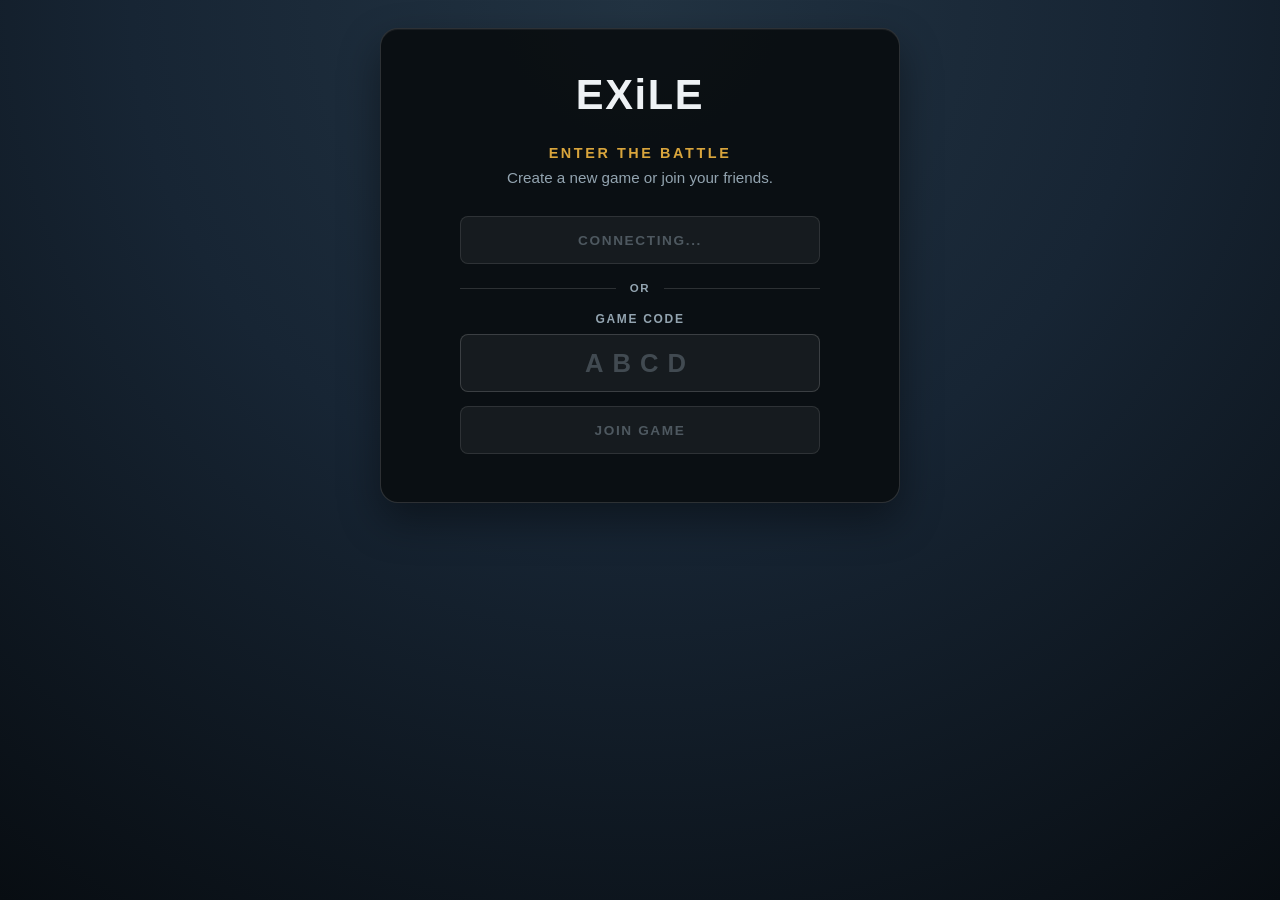
==== commit 012149a7: "lobby css changes and starting resources 100/100/100" ====
--- a/exile/index.html
+++ b/exile/index.html
@@ -8,8 +8,8 @@
     />
     <meta name="viewport" content="width=device-width, initial-scale=1.0" />
     <title>exile</title>
-    <script type="module" crossorigin src="/exile/assets/index-BVlwFJoO.js"></script>
-    <link rel="stylesheet" crossorigin href="/exile/assets/index-BejmCAw5.css">
+    <script type="module" crossorigin src="/exile/assets/index-CMXryJSW.js"></script>
+    <link rel="stylesheet" crossorigin href="/exile/assets/index-LObcXLBB.css">
   </head>
   <body>
     <div id="root"></div>
--- a/exile/assets/index-LObcXLBB.css
+++ b/exile/assets/index-LObcXLBB.css
@@ -0,0 +1 @@
+:root{font-family:Arial,Helvetica,sans-serif}*{box-sizing:border-box}:root{--exile-bg:#172534;--exile-bg-deep:#080d12;--exile-card:#16232f;--exile-ink:#eef2f5;--exile-ink-soft:#93a4b0;--exile-gold:#d9a53c;--exile-gold-soft:#f0c874;--exile-lava:#e2604a;--exile-lava-deep:#b8402c;--exile-plum:#9575d1;--exile-wave:#58a9e6}html,body,#root{width:100%;min-width:100%;height:100%;min-height:100%;margin:0}body{overflow:hidden auto}.app{background:radial-gradient(circle,#18364a 0%,#0d2331 70%,#071821 100%);justify-content:center;align-items:center;width:100vw;height:100vh;padding:40px;display:flex}.game-map{height:min(82vw,82vh);aspect-ratio:var(--map-columns) / var(--map-rows);grid-template-columns:repeat(var(--map-columns), 1fr);grid-template-rows:repeat(var(--map-rows), 1fr);display:grid}.map-tile{border:1px solid #ffffff0f;justify-content:center;align-items:center;font-size:clamp(18px,3vw,36px);display:flex;position:relative;overflow:hidden}.map-tile:before{content:"";pointer-events:none;z-index:1;background:radial-gradient(circle at 30% 30%,#ffffff1a,#0000 45%);position:absolute;inset:0}.terrain--meadow{background:radial-gradient(circle at 25% 30%,#ffffff1f,#0000 30%),linear-gradient(145deg,#8fb86b,#6f9956)}.terrain--forest{background:radial-gradient(circle at 30% 35%,#1f4e2de6 0 12%,#0000 13%),radial-gradient(circle at 65% 25%,#265b31e6 0 15%,#0000 16%),radial-gradient(circle at 55% 70%,#1a4527e6 0 17%,#0000 18%),linear-gradient(145deg,#709c58,#456f43)}.terrain--lake{background:radial-gradient(#62add0 0%,#3e8cb5 55%,#347b9f 100%)}.terrain--volcano{background:radial-gradient(circle at 50% 48%,#dc6b38 0 10%,#713b32 11% 28%,#57423a 29% 48%,#6d7655 49% 100%)}.terrain--river,.terrain--lava{background:#739f60}.terrain--river:after,.terrain--lava:after{content:"";z-index:0;pointer-events:none;position:absolute}.terrain--river:after{background:linear-gradient(90deg,#3d88af,#59afd2,#3d88af)}.terrain--lava:after{background:linear-gradient(90deg,#8b3f2e,#e26a37,#8b3f2e)}.flow--north-south:after{width:34%;height:110%;top:-5%;left:33%}.flow--east-west:after{width:110%;height:34%;top:33%;left:-5%}.flow--north-east:after,.flow--north-west:after,.flow--south-east:after,.flow--south-west:after{background:0 0;width:68%;height:68%}.terrain--river.flow--north-east:after{border-bottom:18px solid #59afd2;border-left:18px solid #59afd2;border-bottom-left-radius:100%;top:-1%;left:33%}.terrain--river.flow--north-west:after{border-bottom:18px solid #59afd2;border-right:18px solid #59afd2;border-bottom-right-radius:100%;top:-1%;right:33%}.terrain--river.flow--south-east:after{border-top:18px solid #59afd2;border-left:18px solid #59afd2;border-top-left-radius:100%;bottom:-1%;left:33%}.terrain--river.flow--south-west:after{border-top:18px solid #59afd2;border-right:18px solid #59afd2;border-top-right-radius:100%;bottom:-1%;right:33%}.terrain--lava.flow--north-east:after{border-bottom:18px solid #e26a37;border-left:18px solid #e26a37;border-bottom-left-radius:100%;top:-1%;left:33%}.terrain--lava.flow--north-west:after{border-bottom:18px solid #e26a37;border-right:18px solid #e26a37;border-bottom-right-radius:100%;top:-1%;right:33%}.terrain--lava.flow--south-east:after{border-top:18px solid #e26a37;border-left:18px solid #e26a37;border-top-left-radius:100%;bottom:-1%;left:33%}.terrain--lava.flow--south-west:after{border-top:18px solid #e26a37;border-right:18px solid #e26a37;border-top-right-radius:100%;bottom:-1%;right:33%}.tile-icon{z-index:2;-webkit-user-select:none;user-select:none;position:relative}.tile-multiplier{z-index:3;color:#ffffffe6;text-shadow:0 1px 3px #000000b3;-webkit-user-select:none;user-select:none;font-size:clamp(10px,1.2vw,16px);font-weight:700;position:absolute;bottom:4px;right:6px}.tile-edge-top{border-top-color:#dccc9d73}.tile-edge-bottom{border-bottom-color:#dccc9d73}.tile-edge-left{border-left-color:#dccc9d73}.tile-edge-right{border-right-color:#dccc9d73}.base-piece{--player-color:white;z-index:5;border:3px solid var(--player-color);cursor:default;background:#14181cb8;border-radius:18%;justify-content:center;align-items:center;display:flex;position:absolute;inset:12%}.base-piece--selected{box-shadow:0 0 0 3px #ffffffd9, 0 0 16px var(--player-color)}.base-name{z-index:6;white-space:nowrap;color:#fff;text-align:center;pointer-events:none;-webkit-user-select:none;user-select:none;background:#0a0e12cc;border-radius:3px;width:max-content;max-width:140%;padding:1px 4px;font-size:clamp(8px,.8vw,11px);font-weight:700;line-height:1.2;position:absolute;bottom:2px;left:50%;transform:translate(-50%)}.base-structure{z-index:1;-webkit-user-select:none;user-select:none;position:absolute;bottom:20%;left:50%;transform:translate(-50%)}.base-avatar{z-index:2;-webkit-user-select:none;user-select:none;font-size:clamp(16px,2vw,26px);position:absolute;top:8%;left:50%;transform:translate(-50%)}.base-piece--tier-1 .base-structure{font-size:clamp(22px,3vw,36px)}.base-piece--tier-2 .base-structure{font-size:clamp(26px,3.4vw,42px)}.base-piece--tier-3 .base-structure{font-size:clamp(30px,3.8vw,48px)}.base-piece--tier-4 .base-structure{font-size:clamp(34px,4.2vw,54px)}.base-tooltip{color:#fff;white-space:nowrap;pointer-events:none;background:#0a0e12f0;border-radius:6px;flex-direction:column;gap:4px;min-width:130px;padding:8px 10px;font-size:13px;display:none;position:absolute;bottom:calc(100% + 10px);left:50%;transform:translate(-50%)}.base-piece:hover .base-tooltip{display:flex}.base-selector{z-index:20;background:#0a0e12d9;border:1px solid #ffffff26;border-radius:10px;flex-direction:row;align-items:center;gap:8px;padding:12px;display:flex;position:absolute;bottom:24px;left:24px}.base-selector-title{color:#fff;flex-direction:column;align-items:center;gap:2px;font-size:13px;font-weight:700;display:flex}.base-selector-button{color:#fff;cursor:pointer;background:#ffffff14;border:1px solid #fff3;border-radius:6px;flex-direction:column;gap:4px;min-width:110px;padding:8px 12px;display:flex}.base-selector-button:hover{background:#ffffff24}.base-selector-button--selected{background:#fff3;border-color:#fffc}.base-selector-row{flex-direction:row;gap:8px;display:flex}.resource-bar{z-index:20;color:#fff;background:#0a0e12d9;border:1px solid #ffffff26;border-radius:10px;align-items:center;gap:24px;padding:10px 18px;display:flex;position:absolute;top:20px;left:50%;transform:translate(-50%)}.resource{align-items:center;gap:7px;font-size:18px;display:flex}.resource strong{min-width:35px}.game-clock{z-index:20;color:#fff;font-variant-numeric:tabular-nums;background:#0a0e12d9;border:1px solid #ffffff26;border-radius:10px;padding:10px 16px;font-size:20px;font-weight:700;position:absolute;top:20px;right:24px}.battle-reports{z-index:20;width:420px;position:absolute;top:20px;left:24px}.battle-reports-button{box-sizing:border-box;color:#fff;background:#0a0e12d9;border:1px solid #ffffff26;border-radius:10px;width:460px;padding:10px 16px;font-size:15px}.battle-reports-panel{color:#fff;box-sizing:border-box;background:#0a0e12f0;border:1px solid #ffffff26;border-radius:10px;flex-direction:column;gap:10px;width:460px;height:calc(100vh - 220px);margin-top:8px;padding:10px;display:flex;overflow-y:auto}.battle-report{border-bottom:1px solid #ffffff1f;flex-direction:column;gap:4px;padding-bottom:10px;font-size:12px;display:flex}.battle-report:last-child{border-bottom:none;padding-bottom:0}.battle-report-header{justify-content:space-between;gap:12px;display:flex}.battle-report-header span{opacity:.6}.battle-report-empty{opacity:.7;font-size:12px}.base-actions{z-index:20;background:#0a0e12d9;border:1px solid #ffffff26;border-radius:10px;grid-template-columns:repeat(2,1fr);gap:10px;padding:12px;display:grid;position:absolute;bottom:24px;right:24px}.base-action-button{color:#fff;cursor:pointer;background:#ffffff14;border:1px solid #fff3;border-radius:7px;min-width:125px;padding:12px 14px;font-size:14px}.base-action-button:hover{background:#ffffff29}.base-action-button:disabled{opacity:.35;cursor:not-allowed}.base-action-button:disabled:hover{background:#ffffff14}.train-menu{grid-template-columns:repeat(2,1fr)}.train-menu-title{color:#fff;text-align:center;grid-column:1/-1;font-size:14px;font-weight:700}.training-status{color:#fff;flex-direction:column;grid-column:1/-1;align-items:center;gap:6px;min-width:250px;padding:10px;display:flex}.training-status span{opacity:.8;font-size:14px}.base-army-summary,.base-resource-summary{opacity:.8;font-size:12px}.send-menu{grid-template-columns:1fr;min-width:270px}.send-menu-title{color:#fff;text-align:center;font-size:14px;font-weight:700}.send-menu-message{color:#ffffffb3;text-align:center;padding:8px;font-size:13px}.army-selector{color:#fff;justify-content:space-between;align-items:center;gap:16px;padding:7px 4px;display:flex}.army-selector-label{flex-direction:column;font-size:14px;display:flex}.army-selector-label span{opacity:.65;margin-top:2px;font-size:11px}.army-selector-controls{align-items:center;gap:10px;display:flex}.army-selector-controls button{color:#fff;cursor:pointer;background:#ffffff14;border:1px solid #fff3;border-radius:5px;min-width:42px;height:30px}.army-selector-controls button:disabled{opacity:.3;cursor:not-allowed}.army-movements{z-index:20;color:#fff;background:#0a0e12d9;border:1px solid #ffffff26;border-radius:10px;flex-direction:column;gap:8px;min-width:230px;min-height:340px;padding:10px 12px;font-size:12px;display:flex;position:absolute;top:76px;right:24px}.army-movement{border-top:1px solid #ffffff1a;flex-direction:column;gap:6px;padding-top:8px;display:flex}.army-movement-header{justify-content:space-between;gap:16px;display:flex}.army-movement-details{flex-direction:column;gap:3px;display:flex}.army-movement-details>div{justify-content:space-between;gap:12px;display:flex}.movement-label{opacity:.6}.cargo-capacity{color:#fff;text-align:center;font-size:13px}.army-movement-status{font-size:12px;font-weight:700}.treasure{z-index:6;cursor:help;filter:drop-shadow(0 2px 3px #000000a6);-webkit-user-select:none;user-select:none;font-size:clamp(24px,3.5vw,44px);position:absolute;top:50%;left:50%;transform:translate(-50%,-50%)}.expansion-key-count{white-space:nowrap;margin-left:10px}.targeting-banner{z-index:40;color:#fff;background:#0a0e12f2;border:1px solid #ffffff26;border-radius:8px;align-items:center;gap:12px;padding:8px 12px;display:flex;position:absolute;top:12px;left:50%;transform:translate(-50%)}.targeting-banner button{color:#fff;cursor:pointer;background:#ffffff14;border:1px solid #fff3;border-radius:5px;padding:5px 8px}.base-piece--attack-target{cursor:pointer;box-shadow:0 0 0 3px #ffffffbf,0 0 18px #ff5050e6}.base-piece--attack-target:hover{transform:scale(1.05)}.attack-travel-time{z-index:10;color:#fff;pointer-events:none;background:#0a0e12f2;border-radius:10px;padding:3px 6px;font-size:11px;font-weight:700;position:absolute;top:-8px;right:-8px;box-shadow:0 2px 5px #00000080}.treasure--loot-target{cursor:pointer;filter:drop-shadow(0 0 8px #ffd750f2)}.loot-travel-time{color:#fff;pointer-events:none;background:#0a0e12f2;border-radius:10px;padding:3px 6px;font-size:11px;font-weight:700;position:absolute;top:-10px;right:-10px}.map-tile--expand-target{cursor:pointer;box-shadow:inset 0 0 0 2px #ffffff73}.map-tile--expand-target:hover{box-shadow:inset 0 0 0 3px #ffffffd9}.expand-travel-time{z-index:8;color:#fff;pointer-events:none;background:#0a0e12f2;border-radius:10px;padding:3px 6px;font-size:11px;font-weight:700;position:absolute;top:6px;right:6px}.base-piece--transfer-target{cursor:pointer;box-shadow:0 0 0 3px #ffffffa6,0 0 16px #64b4ffd9}.map-tile--relocate-target{cursor:pointer;box-shadow:inset 0 0 0 2px #ffffff73}.map-tile--relocate-target:hover{box-shadow:inset 0 0 0 3px #ffffffd9}.relocate-travel-time{z-index:8;color:#fff;pointer-events:none;background:#0a0e12f2;border-radius:10px;padding:3px 6px;font-size:11px;font-weight:700;position:absolute;top:6px;right:6px}.map-tile--unavailable-target{filter:brightness(.45);opacity:.7}.game-over-overlay{z-index:100;background:#0009;justify-content:center;align-items:center;display:flex;position:absolute;inset:0}.game-over-panel{color:#fff;background:#0a0e12f5;border:1px solid #fff3;border-radius:12px;flex-direction:column;align-items:center;gap:10px;padding:24px 32px;font-size:16px;display:flex}.game-over-panel strong{font-size:28px}.room-entry{background-color:var(--exile-bg);background-image:radial-gradient(circle at 50% 0%, #223342 0%, var(--exile-bg) 46%, var(--exile-bg-deep) 100%), repeating-linear-gradient(0deg, #bed2e60a 0px, #bed2e60a 1px, transparent 1px, transparent 42px), repeating-linear-gradient(90deg, #bed2e60a 0px, #bed2e60a 1px, transparent 1px, transparent 42px)}.room-entry-panel{text-align:center;background:#0a0e12f0;border:1px solid #ffffff24;border-radius:18px;width:min(520px,90vw);padding:42px 48px 48px;box-shadow:0 18px 40px #0006,inset 0 1px #ffffff0f}.room-entry-title{letter-spacing:.04em;color:var(--exile-ink);margin:0 0 26px;font-size:2.6rem}.room-entry-heading{letter-spacing:.18em;color:var(--exile-gold);margin:0;font-size:.9rem;font-weight:800}.room-entry-subtitle{color:var(--exile-ink-soft);margin:8px 0 30px;font-size:.95rem}.room-entry-actions{flex-direction:column;gap:14px;width:min(360px,100%);margin:0 auto;display:flex}.room-entry-button{letter-spacing:.12em;text-transform:uppercase;cursor:pointer;border-radius:8px;width:100%;min-height:48px;font-size:.85rem;font-weight:800;transition:transform .15s,filter .15s,box-shadow .15s,opacity .15s}.room-entry-create,.room-entry-join{background:var(--exile-lava);color:var(--exile-ink);border:1px solid #ef8a3d;box-shadow:0 0 22px -8px #ef8a3d,0 8px 18px #0000004d}.room-entry-button:not(:disabled):hover{filter:brightness(1.1);transform:translateY(-2px)}.room-entry-divider{color:var(--exile-ink-soft);letter-spacing:.14em;align-items:center;gap:14px;margin:4px 0;font-size:.72rem;font-weight:700;display:flex}.room-entry-divider:before,.room-entry-divider:after{content:"";background:#ffffff24;flex:1;height:1px}.room-entry-code-label{letter-spacing:.14em;text-transform:uppercase;color:var(--exile-ink-soft);margin-bottom:-6px;font-size:.75rem;font-weight:800}.room-entry-code{width:100%;height:58px;color:var(--exile-ink);text-align:center;letter-spacing:.35em;text-transform:uppercase;background:#ffffff0d;border:1.5px solid #ffffff29;border-radius:8px;outline:none;padding:8px 16px;font-size:1.6rem;font-weight:800;transition:border-color .15s,box-shadow .15s}.room-entry-code::placeholder{color:#93a4b059}.room-entry-code:focus{border-color:var(--exile-gold);box-shadow:0 0 0 3px #d9a53c1f}.room-entry-button:disabled{color:#93a4b073;box-shadow:none;cursor:not-allowed;background:#ffffff0d;border-color:#ffffff1a}@media (width<=550px){.room-entry-panel{padding:34px 24px 38px}.room-entry-title{font-size:2.2rem}}.lobby{background-color:var(--exile-bg);background-image:radial-gradient(circle at 50% 0%, #223342 0%, var(--exile-bg) 46%, var(--exile-bg-deep) 100%), repeating-linear-gradient(0deg, #bed2e60a 0px, #bed2e60a 1px, transparent 1px, transparent 42px), repeating-linear-gradient(90deg, #bed2e60a 0px, #bed2e60a 1px, transparent 1px, transparent 42px);min-height:100vh;color:var(--exile-ink);justify-content:center;align-items:flex-start;padding:28px;display:flex}.lobby-panel{background:#0a0e12f0;border:1px solid #ffffff24;border-radius:18px;width:min(760px,94vw);margin:auto 0;padding:34px 40px 38px;box-shadow:0 18px 40px #0006,inset 0 1px #ffffff0f}.lobby-header{text-align:center;margin-bottom:30px}.lobby-header h1{letter-spacing:.04em;color:var(--exile-ink);margin:0 0 14px;font-size:2.6rem}.lobby-room-code{color:var(--exile-ink-soft);background:#ffffff0d;border:1px solid #ffffff1f;border-radius:999px;align-items:center;gap:10px;padding:7px 14px;display:inline-flex}.lobby-room-code span{letter-spacing:.16em;font-size:.7rem;font-weight:800}.lobby-room-code strong{letter-spacing:.16em;color:var(--exile-gold-soft);font-size:1rem}.lobby-section-title{letter-spacing:.16em;text-transform:uppercase;color:var(--exile-ink-soft);margin-bottom:10px;font-size:.72rem;font-weight:800}.lobby-slots{grid-template-columns:repeat(2,minmax(0,1fr));gap:14px;margin-bottom:28px;display:grid}.lobby-slot{background:#ffffff08;border:1px solid #ffffff21;border-radius:10px;flex-direction:column;gap:10px;min-height:185px;padding:16px;transition:border-color .15s,background .15s,box-shadow .15s;display:flex}.lobby-slot-ready{background:#5cbb8412;border-color:#5cbb848c;box-shadow:inset 0 0 18px #5cbb840d}.lobby-player-header{justify-content:space-between;align-items:flex-start;gap:12px;margin-bottom:2px;display:flex}.lobby-player-identity{align-items:center;gap:10px;display:flex}.lobby-player-avatar{font-size:1.8rem}.lobby-player-identity>div{flex-direction:column;display:flex}.lobby-player-identity strong{color:var(--exile-ink);font-size:1rem}.lobby-player-identity span:not(.lobby-player-avatar){color:var(--exile-ink-soft);margin-top:2px;font-size:.75rem}.lobby-host-badge{letter-spacing:.06em;text-transform:uppercase;color:var(--exile-gold-soft);background:#d9a53c1a;border:1px solid #d9a53c59;border-radius:999px;padding:5px 8px;font-size:.68rem;font-weight:800}.lobby-character-select{letter-spacing:.1em;text-transform:uppercase;color:var(--exile-ink-soft);flex-direction:column;gap:5px;font-size:.7rem;font-weight:800;display:flex}.lobby-character-select select,.lobby-settings-grid select{width:100%;color:var(--exile-ink);font:inherit;letter-spacing:normal;text-transform:none;background:#111b24;border:1px solid #ffffff26;border-radius:6px;outline:none;padding:9px 10px}.lobby-character-select select:focus,.lobby-settings-grid select:focus{border-color:var(--exile-gold)}.lobby-character-select select:disabled,.lobby-settings-grid select:disabled{opacity:.65}.lobby-ready-button,.lobby-leave-button,.lobby-empty-slot button,.lobby-play-button{letter-spacing:.06em;cursor:pointer;border-radius:7px;min-height:38px;font-weight:800;transition:transform .15s,filter .15s,opacity .15s}.lobby-ready-button{color:#fff;background:#2f8f46;border:1px solid #48b962}.lobby-leave-button{color:#dc7777;background:0 0;border:1px solid #c950508c}.lobby-ready-button:not(:disabled):hover,.lobby-leave-button:not(:disabled):hover,.lobby-empty-slot button:not(:disabled):hover,.lobby-play-button:not(:disabled):hover{filter:brightness(1.1);transform:translateY(-1px)}.lobby-ready-button:disabled,.lobby-leave-button:disabled{opacity:.45;cursor:not-allowed}.lobby-empty-slot{color:var(--exile-ink-soft);flex-direction:column;flex:1;justify-content:center;align-items:center;gap:8px;display:flex}.lobby-empty-icon{color:#93a4b08c;font-size:1.5rem}.lobby-empty-slot strong{font-size:.85rem}.lobby-empty-slot button{min-width:100px;color:var(--exile-ink);background:#ffffff0f;border:1px solid #ffffff26;padding:7px 14px}.lobby-settings{background:#ffffff08;border:1px solid #ffffff1a;border-radius:10px;padding:18px}.lobby-settings-grid{grid-template-columns:repeat(2,minmax(0,1fr));gap:16px;display:grid}.lobby-settings-grid label{letter-spacing:.1em;text-transform:uppercase;color:var(--exile-ink-soft);flex-direction:column;gap:6px;font-size:.72rem;font-weight:800;display:flex}.lobby-start-section{flex-direction:column;align-items:center;margin-top:22px;display:flex}.lobby-start-message{color:var(--exile-ink-soft);margin-bottom:10px;font-size:.85rem}.lobby-play-button{background:var(--exile-lava);color:#fff;letter-spacing:.12em;text-transform:uppercase;border:1px solid #ef8a3d;width:min(300px,100%);min-height:48px;font-size:.85rem;box-shadow:0 0 22px -8px #ef8a3d,0 8px 18px #0000004d}.lobby-play-button:disabled{color:#93a4b073;box-shadow:none;cursor:not-allowed;background:#ffffff0d;border-color:#ffffff1a}@media (width<=650px){.lobby{padding:16px}.lobby-panel{padding:28px 22px 30px}.lobby-slots,.lobby-settings-grid{grid-template-columns:1fr}.lobby-header h1{font-size:2.2rem}}.lobby-start-buttons{grid-template-columns:1fr 1.5fr;gap:12px;width:min(620px,100%);display:grid}.lobby-how-to-button{min-height:48px;color:var(--exile-ink);letter-spacing:.06em;text-transform:uppercase;cursor:pointer;background:#ffffff0d;border:1px solid #ffffff2e;border-radius:7px;font-weight:800;transition:transform .15s,background .15s,border-color .15s}.lobby-how-to-button:hover{background:#ffffff17;border-color:#ffffff47;transform:translateY(-1px)}.lobby-start-buttons .lobby-play-button{width:100%}.how-to-overlay{z-index:1000;-webkit-backdrop-filter:blur(3px);backdrop-filter:blur(3px);background:#000000b8;justify-content:center;align-items:center;padding:24px;display:flex;position:fixed;inset:0}.how-to-modal{background:#0d151c;border:1px solid #ffffff29;border-radius:16px;flex-direction:column;width:min(720px,94vw);max-height:min(760px,88vh);display:flex;overflow:hidden;box-shadow:0 24px 60px #0009}.how-to-header{border-bottom:1px solid #ffffff1a;justify-content:space-between;align-items:center;padding:20px 24px;display:flex}.how-to-header h2{color:var(--exile-gold-soft);letter-spacing:.04em;margin:0;font-size:1.35rem}.how-to-close{width:36px;height:36px;color:var(--exile-ink-soft);cursor:pointer;background:0 0;border:1px solid #ffffff24;border-radius:7px;justify-content:center;align-items:center;padding:0;font-size:1.5rem;line-height:1;display:flex}.how-to-close:hover{color:var(--exile-ink);border-color:#ffffff47}.how-to-content{padding:8px 24px 24px;overflow-y:auto}.how-to-content section{border-bottom:1px solid #ffffff14;padding:16px 0}.how-to-content section:last-child{border-bottom:0}.how-to-content h3{color:var(--exile-ink);margin:0 0 8px;font-size:.95rem}.how-to-content p{color:var(--exile-ink-soft);margin:6px 0;font-size:.9rem;line-height:1.55}.how-to-content strong{color:var(--exile-ink)}.how-to-combat{flex-wrap:wrap;gap:8px 18px;margin-top:10px;font-size:.9rem;display:flex}@media (width<=550px){.lobby-start-buttons{grid-template-columns:1fr}.how-to-overlay{padding:12px}.how-to-header{padding:16px 18px}.how-to-content{padding:6px 18px 20px}}.leaderboard{z-index:20;color:#fff;background:#0a0e12d9;border:1px solid #ffffff26;border-radius:8px;width:190px;padding:10px;position:absolute;top:24px;right:320px}.leaderboard-title{margin-bottom:8px;display:block}.leaderboard-row{justify-content:space-between;gap:10px;padding:3px 0;font-size:13px;display:flex}.leaderboard-row--eliminated{opacity:.55;text-decoration:line-through}.final-standings-list{margin:24px 0}.final-standing-row{grid-template-columns:40px 1fr 90px;align-items:center;padding:10px 12px;font-size:18px;display:grid}.final-standing-row.eliminated{opacity:.6;text-decoration:line-through}.final-rank,.final-player{text-align:left}.final-score{text-align:right;font-weight:700}@media (width>=1501px) and (width<=2100px){.game-map{height:min(76vw,76vh)}.battle-reports,.battle-reports-button,.battle-reports-panel{width:380px}.leaderboard{width:175px;right:280px}}@media (width<=1500px) and (height<=950px){.app{padding:20px}.game-map{height:min(68vw,68vh)}.battle-reports{width:320px;top:16px;left:16px}.battle-reports-button{width:320px;padding:8px 12px;font-size:13px}.battle-reports-panel{width:320px;height:calc(100vh - 180px)}.resource-bar{gap:14px;padding:7px 12px;top:12px}.resource{gap:5px;font-size:15px}.game-clock{padding:7px 12px;font-size:16px;top:12px;right:16px}.leaderboard{width:160px;padding:8px;top:16px;right:240px}.leaderboard-row{font-size:11px}.army-movements{min-width:200px;min-height:260px;padding:8px 10px;top:62px;right:16px}.base-actions{gap:6px;padding:8px;bottom:16px;right:16px}.base-action-button{min-width:115px;padding:10px 12px;font-size:13px}.base-selector{gap:6px;padding:8px;bottom:16px;left:16px}.base-selector-title{font-size:11px}.base-army-summary,.base-resource-summary{font-size:10px}}.game-how-to-button{z-index:100;width:34px;height:34px;color:var(--exile-gold-soft);cursor:pointer;background:#0d151ce6;border:1px solid #fff3;border-radius:50%;justify-content:center;align-items:center;padding:0;font-size:1rem;font-weight:900;transition:transform .15s,background .15s,border-color .15s;display:flex;position:fixed;top:24px;right:104px;box-shadow:0 4px 12px #0000004d}.game-how-to-button:hover{border-color:var(--exile-gold);background:#ffffff1a;transform:translateY(-1px)}
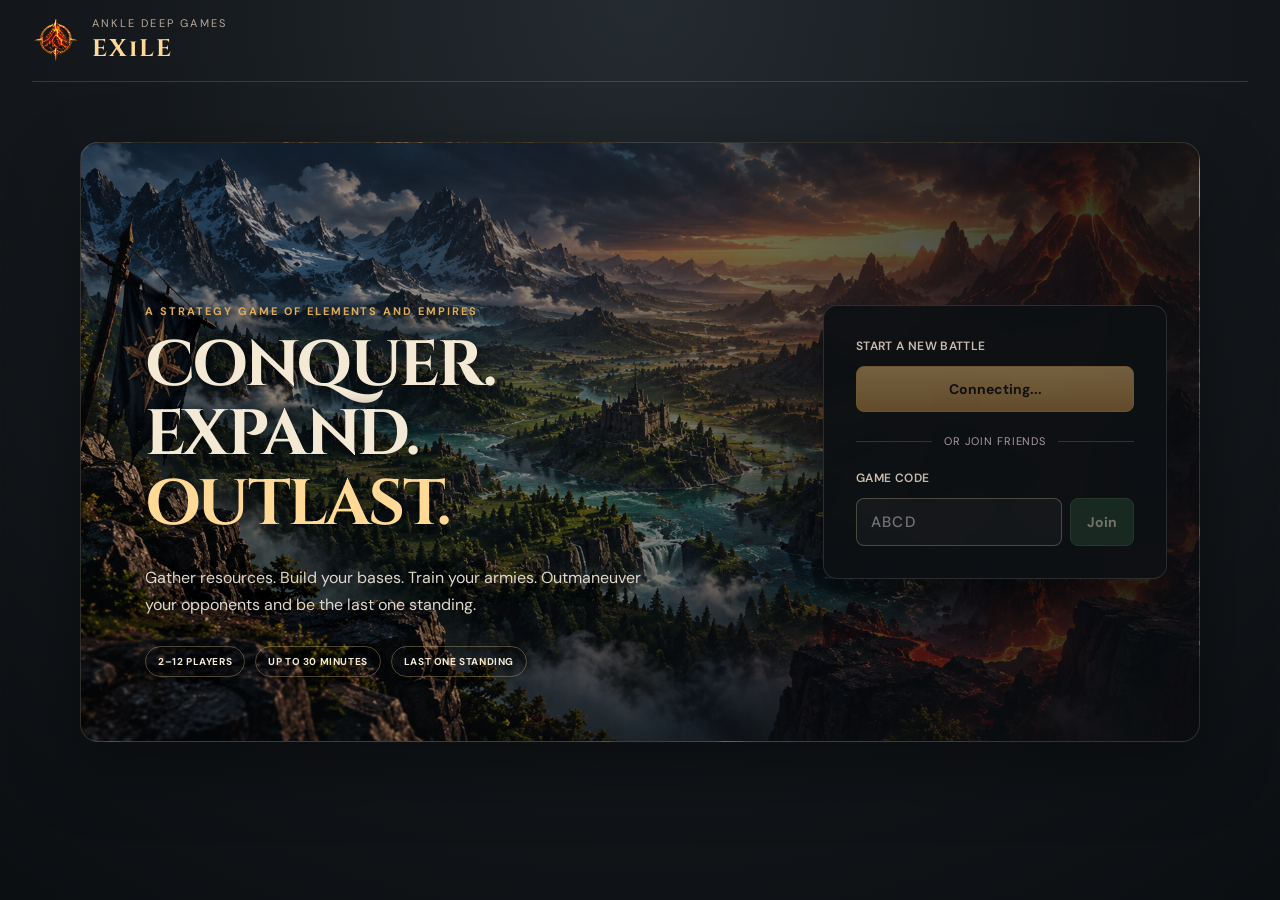
==== commit 6581da9d: "Deploy EXiLE release 0.2" ====
--- a/exile/index.html
+++ b/exile/index.html
@@ -8,8 +8,8 @@
     />
     <meta name="viewport" content="width=device-width, initial-scale=1.0" />
     <title>exile</title>
-    <script type="module" crossorigin src="/exile/assets/index-CMXryJSW.js"></script>
-    <link rel="stylesheet" crossorigin href="/exile/assets/index-LObcXLBB.css">
+    <script type="module" crossorigin src="/exile/assets/index-B8e8gjS_.js"></script>
+    <link rel="stylesheet" crossorigin href="/exile/assets/index-Gm6wO97s.css">
   </head>
   <body>
     <div id="root"></div>
--- a/exile/assets/index-Gm6wO97s.css
+++ b/exile/assets/index-Gm6wO97s.css
@@ -0,0 +1 @@
+@import "https://fonts.googleapis.com/css2?family=Cinzel:wght@600;700;800&family=DM+Sans:wght@400;500;600;700&display=swap";:root{font-family:Arial,Helvetica,sans-serif}*{box-sizing:border-box}:root{--exile-bg:#172534;--exile-bg-deep:#080d12;--exile-card:#16232f;--exile-ink:#eef2f5;--exile-ink-soft:#93a4b0;--exile-gold:#d9a53c;--exile-gold-soft:#f0c874;--exile-lava:#e2604a;--exile-lava-deep:#b8402c;--exile-plum:#9575d1;--exile-wave:#58a9e6}html,body,#root{width:100%;min-width:100%;height:100%;min-height:100%;margin:0}body{overflow:hidden auto}.app{background-color:#171310;background-image:url(/exile/assets/exile-map-background.png);background-position:50%;background-repeat:no-repeat;background-size:100% 100%;justify-content:center;align-items:center;width:100vw;height:100vh;padding:40px;display:flex}.game-map{aspect-ratio:var(--map-columns) / var(--map-rows);grid-template-columns:repeat(var(--map-columns), 1fr);grid-template-rows:repeat(var(--map-rows), 1fr);display:grid}.map-tile{box-shadow:inset 0 0 0 1px var(--tile-resource-color);border:1px solid #ffffff0f;justify-content:center;align-items:center;font-size:clamp(18px,3vw,36px);display:flex;position:relative;overflow:hidden}.map-tile:before{content:"";pointer-events:none;z-index:1;background:radial-gradient(circle at 30% 30%,#ffffff1a,#0000 45%);position:absolute;inset:0}.map-tile--water{--tile-resource-color:#648a9a}.map-tile--fire{--tile-resource-color:#a67553}.map-tile--grass{--tile-resource-color:#738b60}.map-tile--2x:after,.map-tile--3x:after{content:"";z-index:10;pointer-events:none;clip-path:polygon(0 0,100% 0,100% 100%);background-color:#b8a06a;position:absolute;top:0;right:0}.map-tile--2x:after{width:16px;height:16px}.map-tile--3x:after{width:30px;height:30px}.tile-edge-top{border-top-color:#dccc9d73}.tile-edge-bottom{border-bottom-color:#dccc9d73}.tile-edge-left{border-left-color:#dccc9d73}.tile-edge-right{border-right-color:#dccc9d73}.base-piece{color:var(--player-color);z-index:5;cursor:default;background:0 0;border:none;justify-content:center;align-items:center;display:flex;position:absolute;inset:0}.base-piece--owned .base-structure-image{filter:drop-shadow(0 0 5px var(--player-color)) drop-shadow(0 0 10px var(--player-color))}.base-piece--selected .base-structure-image{filter:drop-shadow(0 0 5px white) drop-shadow(0 0 10px var(--player-color)) drop-shadow(0 0 16px var(--player-color))}.base-name{z-index:6;white-space:nowrap;text-align:center;pointer-events:none;-webkit-user-select:none;user-select:none;width:max-content;max-width:140%;color:var(--player-color);text-shadow:0 1px 2px #000000e6;background:#0a0e12eb;border-radius:3px;padding:1px 4px;font-size:clamp(8px,.8vw,11px);font-weight:700;line-height:1.2;position:absolute;bottom:2px;left:50%;transform:translate(-50%)}.base-structure{z-index:1;pointer-events:none;-webkit-user-select:none;user-select:none;justify-content:center;align-items:center;display:flex;position:absolute;inset:0}.base-structure-image{object-fit:contain;pointer-events:none;-webkit-user-select:none;user-select:none;width:100%;height:100%;display:block}.base-tooltip{color:#fff;white-space:nowrap;pointer-events:none;background:#0a0e12f0;border-radius:6px;flex-direction:column;gap:4px;min-width:130px;padding:8px 10px;font-size:13px;display:none;position:absolute;bottom:calc(100% + 10px);left:50%;transform:translate(-50%)}.base-piece:hover .base-tooltip{display:flex}.base-selector{z-index:20;box-sizing:border-box;color:#e6e2d9;background:#111618f0;border:1px solid #b8925359;border-radius:8px;flex-direction:column;gap:12px;width:380px;padding:14px;display:flex;position:absolute;bottom:24px;left:24px;box-shadow:0 8px 24px #0000004d}.base-selector-title{color:#d7ad6c;letter-spacing:.5px;flex-direction:row;justify-content:space-between;align-items:center;gap:8px;font-size:13px;font-weight:700;display:flex}.base-selector-row{grid-template-columns:repeat(3,minmax(0,1fr));gap:6px;display:grid}.base-selector-button{color:#e6e2d9;cursor:pointer;background:#ffffff0a;border:1px solid #b8925340;border-radius:5px;min-width:0;padding:9px 4px;font-size:12px;font-weight:700}.base-selector-button:hover:not(:disabled){background:#b8925329}.base-selector-button--selected{color:#f1d49e;background:#b8925333;border-color:#d7ad6c}.base-selector-button:disabled{opacity:.35;cursor:not-allowed}.base-selector-details{box-sizing:border-box;background:#ffffff09;border:1px solid #b892534d;border-radius:6px;padding:12px}.base-selector-details-title{color:#e9c58d;justify-content:space-between;align-items:center;gap:8px;margin-bottom:12px;font-size:12px;font-weight:700;display:flex}.base-selector-details-title span:last-child{color:#9caa9f;letter-spacing:.5px;font-size:10px}.base-selector-stats{grid-template-columns:1fr;gap:16px;display:grid}.base-selector-stat-column{flex-direction:column;gap:7px;display:flex}.base-selector-stat-heading{color:#9caa9f;letter-spacing:.6px;margin-bottom:3px;font-size:10px;font-weight:700}.base-selector-stat{font-variant-numeric:tabular-nums;align-items:center;gap:6px;min-height:22px;font-size:12px;display:flex}.base-selector-stat img{object-fit:contain;flex-shrink:0;width:20px;height:20px}.base-selector-no-base{color:#9caa9f;text-align:center;font-size:12px}.resource-bar{z-index:20;color:#e6e2d9;background:#111618f0;border:1px solid #b8925359;border-radius:8px;align-items:center;gap:20px;padding:12px 18px;display:flex;position:absolute;top:20px;left:50%;transform:translate(-50%);box-shadow:0 8px 24px #0000004d}.resource{white-space:nowrap;align-items:center;gap:7px;font-size:14px;display:flex}.resource-icon{object-fit:contain;flex-shrink:0;width:32px;height:32px}.resource-label{color:#9caa9f;letter-spacing:1px;font-size:10px;font-weight:700}.resource strong{color:#e9c58d;min-width:35px;font-size:16px;font-weight:700}.game-header-controls{box-sizing:border-box;z-index:auto;background:#111618f0;border:1px solid #b8925359;border-radius:8px;justify-content:space-between;align-self:stretch;align-items:center;width:100%;display:flex;position:static;overflow:hidden;box-shadow:0 8px 24px #0000004d}.game-clock{color:#fff;background:0 0;flex-direction:column;flex:1;justify-content:center;gap:7px;min-width:0;padding:9px 10px;display:flex}.game-clock-header{justify-content:space-between;align-items:center;gap:10px;display:flex}.game-clock-mode{color:#d7ad6c;letter-spacing:.6px;white-space:nowrap;font-size:10px;font-weight:700}.game-clock-time{color:#e6e2d9;font-variant-numeric:tabular-nums;white-space:nowrap;font-size:18px;font-weight:700}.game-clock-progress{gap:3px;height:8px;display:flex}.game-clock-segment{border-radius:2px;flex:1;min-width:0;transition:background-color .3s}.game-clock-survival{color:#c68a73;text-align:center;white-space:nowrap;font-size:11px;font-weight:600}.game-clock-exit{color:#d66b63;cursor:pointer;background:0 0;border:none;border-right:1px solid #b8925340;border-radius:0;flex:0 0 40px;justify-content:center;align-self:stretch;align-items:center;padding:0;display:flex}.game-clock-exit:hover{color:#ff8278;background:#d7ad6c1f}.game-clock-exit:focus-visible{outline-offset:-3px;outline:2px solid #d66b63}.battle-reports{z-index:20;width:380px;position:absolute;top:14px;left:24px}.battle-reports-button{box-sizing:border-box;color:#d7ad6c;letter-spacing:1.2px;background:#111618f0;border:1px solid #b8925359;border-radius:8px;justify-content:space-between;align-items:center;gap:12px;width:100%;padding:12px 16px;font-size:13px;font-weight:700;display:flex;box-shadow:0 8px 24px #0000004d}.battle-reports-count{color:#9caa9f;letter-spacing:.5px;white-space:nowrap;font-size:10px;font-weight:600}.battle-reports-panel{box-sizing:border-box;color:#e6e2d9;background:#111618f0;border:1px solid #b8925359;border-radius:8px;flex-direction:column;gap:10px;width:100%;height:calc(100vh - 295px);margin-top:8px;padding:14px;display:flex;overflow-y:auto;box-shadow:0 8px 24px #0000004d}.battle-report{background:#ffffff06;border:1px solid #b892531f;border-radius:5px;flex-direction:column;flex-shrink:0;gap:6px;padding:10px;font-size:12px;line-height:1.5;display:flex}.battle-report-header{justify-content:space-between;gap:12px;display:flex}.battle-report-header strong{color:#e6e2d9;font-weight:600}.battle-report-header span{color:#9caa9f;white-space:nowrap;font-size:11px}.battle-report-empty{text-align:center;color:#87918c;padding:24px 8px;font-size:12px;font-style:italic}.comms-resource-list{vertical-align:middle;align-items:center;gap:8px;display:inline-flex}.comms-resource-item{white-space:nowrap;align-items:center;gap:3px;display:inline-flex}.comms-battle{overflow:hidden}.comms-battle-summary{cursor:pointer;list-style:none}.comms-battle-summary::-webkit-details-marker{display:none}.comms-battle-summary::marker{content:""}.comms-battle-heading{justify-content:space-between;align-items:center;gap:12px;display:flex}.comms-battle-time{opacity:.65;white-space:nowrap;font-size:11px}.comms-battle-result{flex-wrap:wrap;align-items:center;gap:10px;margin-top:6px;font-size:12px;display:flex}.comms-result-destroyed{color:#f87171;font-weight:700}.comms-result-defended{color:#86efac;font-weight:700}.comms-battle-details{border-top:1px solid #374151;margin-top:12px;padding-top:12px;font-size:12px}.comms-battle-location{opacity:.8;margin-bottom:12px}.comms-battle-armies{grid-template-columns:repeat(2,minmax(0,1fr));gap:10px;display:grid}.comms-battle-side{background:#ffffff0a;border-radius:6px;min-width:0;padding:10px}.comms-battle-side>strong{color:#facc15;margin-bottom:8px;display:block}.comms-battle-units{border-top:1px solid #374151;flex-wrap:wrap;align-items:center;gap:4px;margin-top:8px;padding-top:8px;display:flex}.comms-battle-footer{border-top:1px solid #374151;flex-direction:column;gap:6px;margin-top:12px;padding-top:10px;display:flex}.comms-battle-summary{padding-right:22px;position:relative}.comms-battle-summary:after{content:"⌄";color:#b8a06a;font-size:24px;font-weight:700;line-height:1;transition:transform .2s;position:absolute;top:50%;right:2px;transform:translateY(-50%)}.comms-battle[open]>.comms-battle-summary:after{transform:translateY(-50%)rotate(180deg)}@media (width<=420px){.comms-battle-armies{grid-template-columns:1fr}}.base-actions{z-index:20;background:#111618f0;border:1px solid #b8925359;border-radius:8px;grid-template-columns:repeat(2,1fr);gap:10px;padding:12px;display:grid;position:absolute;bottom:24px;right:24px;box-shadow:0 8px 24px #0000004d}.base-action-button{color:#e9c58d;letter-spacing:.7px;cursor:pointer;background:#b8925314;border:1px solid #b892534d;border-radius:6px;min-width:125px;padding:12px 14px;font-size:12px;font-weight:700;transition:background .15s,border-color .15s}.base-action-button:hover:not(:disabled){background:#b8925333;border-color:#d7ad6ca6}.base-action-button:disabled{opacity:.35;cursor:not-allowed}.base-action-button:disabled:hover{background:#b8925314}.base-action-button .resource-icon{object-fit:contain;vertical-align:middle;width:14px;height:14px;margin:0 3px 0 6px}.train-menu{grid-template-columns:repeat(2,1fr)}.train-menu-title{color:#fff;text-align:center;grid-column:1/-1;font-size:14px;font-weight:700}.training-status{color:#fff;flex-direction:column;grid-column:1/-1;align-items:center;gap:6px;min-width:250px;padding:10px;display:flex}.training-status span{opacity:.8;font-size:14px}.resource-selector-icon{object-fit:contain;vertical-align:middle;width:24px;height:24px;margin-right:6px}.action-resource-icon{object-fit:contain;vertical-align:middle;width:18px;height:18px;margin-right:6px}.send-menu{grid-template-columns:1fr;min-width:270px}.send-menu-title{color:#fff;text-align:center;font-size:14px;font-weight:700}.send-menu-message{color:#ffffffb3;text-align:center;padding:8px;font-size:13px}.army-selector{color:#fff;justify-content:space-between;align-items:center;gap:16px;padding:7px 4px;display:flex}.army-selector-label{flex-direction:column;font-size:14px;display:flex}.army-selector-label span{opacity:.65;margin-top:2px;font-size:11px}.army-selector-controls{align-items:center;gap:10px;display:flex}.army-selector-controls button{color:#fff;cursor:pointer;background:#ffffff14;border:1px solid #fff3;border-radius:5px;min-width:42px;height:30px}.army-selector-controls button:disabled{opacity:.3;cursor:not-allowed}.army-movements{box-sizing:border-box;z-index:auto;color:#e6e2d9;background:#111618f0;border:1px solid #b8925359;border-radius:8px;flex-direction:column;gap:10px;width:100%;min-width:0;height:410px;padding:14px;font-size:12px;display:flex;position:static;overflow:hidden auto;box-shadow:0 8px 24px #0000004d}.army-movements-title{color:#d7ad6c;letter-spacing:1.2px;justify-content:space-between;align-items:center;gap:12px;font-size:13px;font-weight:700;display:flex}.army-movements-count{color:#9caa9f;letter-spacing:.5px;white-space:nowrap;font-size:10px;font-weight:600}.army-movements-empty{text-align:center;color:#87918c;padding:24px 8px;font-style:italic}.army-movement{background:#ffffff09;border:1px solid #b8925326;border-radius:5px;flex-direction:column;gap:6px;padding:10px;display:flex}.army-movement-status-row{justify-content:space-between;align-items:center;gap:12px;display:flex}.army-movement-status{color:#d7ad6c;letter-spacing:.4px;text-transform:uppercase;font-size:11px;font-weight:700}.army-movement-timer{color:var(--exile-gold-soft);font-variant-numeric:tabular-nums;white-space:nowrap}.army-movement--returning .army-movement-timer{color:#7ed9a2}.army-movement-route{color:#e6e2d9;overflow-wrap:anywhere;font-size:12px;line-height:1.4}.army-movement-summary{color:#b8c3bc;border-top:1px solid #ffffff14;flex-wrap:wrap;gap:5px 12px;padding-top:6px;font-size:11px;display:flex}.cargo-capacity{color:#e6e2d9;text-align:center;font-size:13px}.army-movement--outbound{border-left:3px solid var(--exile-gold)}.army-movement--returning{border-left:3px solid #5cbb84}.treasure{z-index:6;cursor:help;filter:drop-shadow(0 2px 3px #000000a6);-webkit-user-select:none;user-select:none;width:75%;height:75%;position:absolute;top:50%;left:50%;transform:translate(-50%,-50%)}.treasure-image{object-fit:contain;pointer-events:none;-webkit-user-select:none;user-select:none;width:100%;height:100%;display:block}.expansion-key-count{white-space:nowrap;margin-left:10px}.targeting-banner{z-index:40;color:#fff;background:#0a0e12f2;border:1px solid #ffffff26;border-radius:8px;align-items:center;gap:12px;padding:8px 12px;display:flex;position:absolute;top:12px;left:50%;transform:translate(-50%)}.targeting-banner button{color:#fff;cursor:pointer;background:#ffffff14;border:1px solid #fff3;border-radius:5px;padding:5px 8px}.base-piece--attack-target{cursor:pointer;box-shadow:0 0 0 3px #ffffffbf,0 0 18px #ff5050e6}.base-piece--attack-target:hover{transform:scale(1.05)}.attack-travel-time{z-index:10;color:#fff;pointer-events:none;background:#0a0e12f2;border-radius:10px;padding:3px 6px;font-size:11px;font-weight:700;position:absolute;top:4px;right:4px;box-shadow:0 2px 5px #00000080}.treasure--loot-target{cursor:pointer;filter:drop-shadow(0 0 8px #ffd750f2)}.loot-travel-time{color:#fff;pointer-events:none;background:#0a0e12f2;border-radius:10px;padding:3px 6px;font-size:11px;font-weight:700;position:absolute;top:4px;right:4px}.map-tile--expand-target{cursor:pointer;box-shadow:inset 0 0 0 2px #ffffff73}.map-tile--expand-target:hover{box-shadow:inset 0 0 0 3px #ffffffd9}.expand-travel-time{z-index:8;color:#fff;pointer-events:none;background:#0a0e12f2;border-radius:10px;padding:3px 6px;font-size:11px;font-weight:700;position:absolute;top:6px;right:6px}.base-piece--transfer-target{cursor:pointer;box-shadow:0 0 0 3px #ffffffa6,0 0 16px #64b4ffd9}.map-tile--relocate-target{cursor:pointer;box-shadow:inset 0 0 0 2px #ffffff73}.map-tile--relocate-target:hover{box-shadow:inset 0 0 0 3px #ffffffd9}.relocate-travel-time{z-index:8;color:#fff;pointer-events:none;background:#0a0e12f2;border-radius:10px;padding:3px 6px;font-size:11px;font-weight:700;position:absolute;top:6px;right:6px}.map-tile--unavailable-target{filter:brightness(.45);opacity:.7}.game-over-overlay{z-index:100;background:#000000c2;justify-content:center;align-items:center;display:flex;position:absolute;inset:0}.game-over-panel{box-sizing:border-box;color:#e6e2d9;background:#111618fa;border:1px solid #b8925373;border-radius:10px;flex-direction:column;align-items:center;gap:12px;width:min(440px,100vw - 48px);padding:28px 30px;display:flex;box-shadow:0 16px 48px #0009}.game-over-panel strong{color:#e9c58d;letter-spacing:.5px;text-shadow:0 0 20px #d7ad6c33;font-size:32px;font-weight:800}.game-over-panel>span{color:#b9c2b9;text-align:center;font-size:13px;line-height:1.5}.game-over-panel h2{color:#d7ad6c;letter-spacing:1.2px;text-align:left;text-transform:uppercase;border-bottom:1px solid #b892534d;align-self:stretch;margin:18px 0 0;padding-bottom:10px;font-size:13px;font-weight:700}.game-over-actions{flex-wrap:wrap;justify-content:center;gap:12px;width:100%;margin-top:14px;display:flex}.game-over-button{cursor:pointer;border-radius:6px;flex:1;min-width:145px;padding:11px 16px;font-size:13px;font-weight:700;transition:background-color .2s,border-color .2s,transform .2s}.game-over-button:hover{transform:translateY(-1px)}.game-over-button.primary{color:#e9c58d;background:#463c2b;border:1px solid #947548}.game-over-button.primary:hover{background:#594a32;border-color:#d7ad6c}.game-over-button.secondary{color:#b9c2b9;background:#1b2425;border:1px solid #4b5a55}.game-over-button.secondary:hover{background:#293333;border-color:#78867b}.room-entry{box-sizing:border-box;color:#f3e9d4;background:radial-gradient(circle at 50% 0,#242b30 0%,#15191d 45%,#0c0f12 100%);flex-direction:column;align-items:stretch;width:100%;min-height:100vh;padding:0 32px 48px;font-family:DM Sans,sans-serif;display:flex}.room-entry *,.room-entry :before,.room-entry :after{box-sizing:border-box}.room-entry-header{border-bottom:1px solid #f0dcb929;align-items:center;width:100%;max-width:1240px;min-height:82px;margin:0 auto;display:flex}.room-entry-brand{flex-direction:row;align-items:center;gap:12px;display:flex}.room-entry-brand-icon{object-fit:contain;flex-shrink:0;width:48px;height:48px}.room-entry-brand-text{flex-direction:column;gap:3px;display:flex}.room-entry-studio{color:#b9aa97;letter-spacing:.2em;font-size:11px}.room-entry-logo{color:#ffd995;letter-spacing:.08em;font-family:Cinzel,Georgia,serif;font-size:24px;font-weight:700}.room-entry-hero{background-color:#19232a;background-image:linear-gradient(90deg,#0a0d1059,#0a0d108c 55%,#0a0d10e0),url(/exile/assets/exile-landing.png);background-position:50%;background-size:cover;border:1px solid #f0dcb929;border-radius:18px;grid-template-columns:1.3fr .7fr;align-items:center;width:100%;max-width:1120px;min-height:600px;margin:60px auto 0;display:grid;overflow:hidden;box-shadow:0 24px 70px #00000059}.room-entry-copy{text-shadow:0 3px 20px #000;align-self:end;padding:64px}.room-entry-heading{color:#e0ac55;letter-spacing:.18em;margin:0 0 14px;font-size:11px;font-weight:700}.room-entry-title{color:#f3e9d4;letter-spacing:-.04em;margin:0;font-family:Cinzel,Georgia,serif;font-size:clamp(42px,5vw,66px);font-weight:700;line-height:1.08}.room-entry-title em{color:#ffd995;font-style:normal}.room-entry-subtitle{color:#e0d7cc;max-width:520px;margin:24px 0;font-size:16px;line-height:1.7}.room-entry-features{flex-wrap:wrap;gap:10px;margin-top:28px;display:flex}.room-entry-features span{color:#f3e9d4;letter-spacing:.06em;white-space:nowrap;border:1px solid #ffd9954d;border-radius:99px;padding:8px 12px;font-size:10px;font-weight:700}.room-entry-panel{text-align:left;-webkit-backdrop-filter:blur(12px);backdrop-filter:blur(12px);background:#0d1014f0;border:1px solid #ffffff1f;border-radius:14px;width:auto;margin:32px;padding:32px;box-shadow:0 18px 40px #0000004d}.room-entry-actions{flex-direction:column;gap:12px;width:100%;display:flex}.room-entry-actions label{color:#c9bcae;letter-spacing:.03em;font-size:12px;font-weight:600}.room-entry-button{letter-spacing:0;text-transform:none;cursor:pointer;border-radius:8px;min-height:46px;padding:10px 16px;font-family:inherit;font-size:14px;font-weight:700;transition:filter .15s,transform .15s}.room-entry-create{color:#17120e;background:linear-gradient(#f0c278,#c89349);border:1px solid #e0ac55;width:100%}.room-entry-join{color:#f3e9d4;background:#284b36;border:1px solid #416c4e}.room-entry-button:not(:disabled):hover{filter:brightness(1.12);transform:translateY(-1px)}.room-entry-button:disabled{opacity:.45;cursor:not-allowed;box-shadow:none}.room-entry-divider{color:#a99ca3;letter-spacing:.08em;align-items:center;gap:12px;margin:10px 0;font-size:11px;display:flex}.room-entry-divider:before,.room-entry-divider:after{content:"";background:#ffffff26;flex:1;height:1px}.room-entry-join-row{gap:8px;display:flex}.room-entry-code{color:#f3e9d4;text-align:left;letter-spacing:.08em;background:#ffffff08;border:1px solid #f0dcb940;border-radius:8px;outline:none;flex:1;min-width:0;height:48px;padding:10px 14px;font-family:inherit;font-size:15px;font-weight:500}.room-entry-code:focus{border-color:#e0ac55}.room-entry-join-row .room-entry-join{flex:none}@media (width<=900px){.room-entry-hero{grid-template-columns:1fr}.room-entry-copy{padding:48px 32px 20px}.room-entry-panel{margin:20px 32px 32px}}@media (width<=600px){.room-entry{padding:0 14px 30px}.room-entry-header{min-height:68px}.room-entry-hero{margin-top:20px}.room-entry-copy{padding:36px 22px 12px}.room-entry-title{font-size:clamp(34px,9vw,48px)}.room-entry-panel{margin:18px;padding:22px}}.lobby{color:#f3e9d4;background:radial-gradient(circle at 50% 0,#242b30 0%,#15191d 45%,#0c0f12 100%);justify-content:center;align-items:flex-start;min-height:100vh;padding:16px 24px 24px;display:flex}.lobby-panel{background:#0d1014eb;border:1px solid #f0dcb924;border-radius:18px;width:min(1120px,100%);padding:20px 28px 24px;box-shadow:0 24px 70px #00000059}.lobby-header{border-bottom:1px solid #f0dcb929;justify-content:space-between;align-items:center;gap:16px;margin-bottom:16px;padding-bottom:12px;display:flex}.lobby-header-actions{align-items:center;gap:16px;display:flex}.lobby-room-code{color:#c9bcae;background:#ffffff0d;border:1px solid #ffffff1f;border-radius:999px;align-items:center;gap:10px;padding:7px 14px;display:inline-flex}.lobby-room-code span{letter-spacing:.16em;font-size:.7rem;font-weight:800}.lobby-room-code strong{letter-spacing:.16em;color:#ffd995;font-size:1rem}.lobby-header-leave{color:#e8d3a0;cursor:pointer;background:0 0;border:1px solid #665747;border-radius:6px;padding:9px 18px;font-weight:600}.lobby-header-leave:hover{background:#342d25;border-color:#c5a66d}.lobby-section-title{letter-spacing:.16em;text-transform:uppercase;color:#c9bcae;margin-bottom:8px;font-size:.72rem;font-weight:800}.lobby-character-builder{margin:0 0 14px}.lobby-builder-heading{justify-content:space-between;align-items:center;gap:16px;margin-bottom:12px;display:flex}.lobby-builder-eyebrow{color:#bca575;letter-spacing:3px;font-size:11px;font-weight:700}.lobby-builder-heading h2{color:#e8d3a0;margin:4px 0;font-size:clamp(24px,3vw,32px)}.lobby-builder-heading p{color:#a9a49b;margin:0}.lobby-character-grid{grid-template-columns:repeat(4,minmax(0,1fr));gap:12px;display:grid}.lobby-character-card{border:3px solid var(--faction-color);background:#211f1c;border-radius:10px;min-width:0;overflow:hidden}.lobby-character-card-selected{border-color:#d6bb80;box-shadow:0 0 18px #d6bb801f}.lobby-character-art{color:#d6bb80;background:radial-gradient(circle,#514436,#171715 75%);justify-content:center;align-items:center;height:140px;min-height:0;display:flex}.lobby-character-art svg{width:64px;height:64px}.lobby-character-details{padding:10px 14px}.lobby-character-details h3{color:var(--faction-color);margin:0 0 10px}.lobby-faction-heading{align-items:center;gap:9px;display:flex}.lobby-faction-heading svg{flex-shrink:0}.lobby-character-card .lobby-character-details>button{background:color-mix(in srgb, var(--faction-color) 14%, #171c20);border:1px solid var(--faction-color);width:100%;min-height:40px;color:var(--faction-color);letter-spacing:.08em;text-transform:uppercase;cursor:pointer;border-radius:6px;padding:10px 12px;font-size:12px;font-weight:800}.lobby-character-card .lobby-character-details>button:hover:not(:disabled){background:color-mix(in srgb, var(--faction-color) 28%, #171c20)}.lobby-character-card .lobby-character-details>button:disabled{opacity:.45;cursor:not-allowed}.lobby-character-taken{opacity:.45}.lobby-selected-badge{box-sizing:border-box;border:1px solid var(--faction-color);background:color-mix(in srgb, var(--faction-color) 15%, transparent);width:100%;min-height:40px;color:var(--faction-color);letter-spacing:1px;border-radius:5px;justify-content:center;align-items:center;padding:10px 16px;font-size:13px;font-weight:700;display:flex}.lobby-faction-bonus{text-align:center;flex-direction:column;gap:4px;margin:8px 0 12px;font-size:12px;line-height:1.4;display:flex}.lobby-faction-bonus strong{color:var(--faction-color);font-weight:600}.lobby-faction-bonus span{color:#aaa}.lobby-management-row{grid-template-columns:minmax(0,2fr) minmax(0,1fr);align-items:stretch;gap:16px;margin:0;display:grid}.lobby-settings-column{flex-direction:column;display:flex}.lobby-settings-column .lobby-settings{flex:1}.lobby-slots,.lobby-players-column .lobby-slots{grid-template-columns:repeat(2,minmax(0,1fr));gap:10px;margin:0;display:grid}.lobby-slot{background:#ffffff09;border:1px solid #f0dcb929;border-radius:12px;flex-direction:column;justify-content:space-between;gap:8px;min-width:0;min-height:80px;padding:12px;transition:border-color .15s,background .15s;display:flex}.lobby-slot-ready{background:#5cbb8412;border-color:#5cbb848c;box-shadow:inset 0 0 18px #5cbb840d}.lobby-player-identity{justify-content:space-between;align-items:center;gap:8px;display:flex}.lobby-player-identity>div{flex-direction:column;display:flex}.lobby-player-identity strong{color:#f3e9d4;font-size:1rem}.lobby-player-status{color:#b8b0a0;font-size:13px}.lobby-slot-ready .lobby-player-status{color:#a8cf9b}.lobby-host-badge{color:#ffd995;letter-spacing:.06em;text-transform:uppercase;background:#d9a53c1a;border:1px solid #d9a53c59;border-radius:999px;padding:5px 8px;font-size:.68rem;font-weight:800}.lobby-empty-slot{color:#b9aa97;flex-direction:column;flex:1;justify-content:center;align-items:center;gap:8px;display:flex}.lobby-empty-slot strong{font-size:.85rem}.lobby-ready-button,.lobby-leave-button,.lobby-empty-slot button,.lobby-play-button{letter-spacing:.06em;cursor:pointer;border-radius:7px;min-height:38px;font-weight:800;transition:transform .15s,filter .15s,opacity .15s}.lobby-ready-button{color:#f3e9d4;background:#284b36;border:1px solid #416c4e}.lobby-leave-button{color:#dc7777;background:0 0;border:1px solid #c950508c}.lobby-empty-slot button{color:#f3e9d4;background:#ffffff0f;border:1px solid #ffffff26;min-width:100px;padding:7px 14px}.lobby-ready-button:not(:disabled):hover,.lobby-leave-button:not(:disabled):hover,.lobby-empty-slot button:not(:disabled):hover,.lobby-play-button:not(:disabled):hover{filter:brightness(1.1);transform:translateY(-1px)}.lobby-ready-button:disabled,.lobby-leave-button:disabled{opacity:.45;cursor:not-allowed}.lobby-settings{background:#ffffff09;border:1px solid #f0dcb929;border-radius:12px;padding:14px}.lobby-settings-grid{grid-template-columns:1fr;gap:10px;display:grid}.lobby-settings-grid label{color:#c9bcae;letter-spacing:.1em;text-transform:uppercase;flex-direction:column;gap:6px;font-size:.72rem;font-weight:800;display:flex}.lobby-settings-grid select{color:#f3e9d4;width:100%;min-width:0;font:inherit;letter-spacing:normal;text-transform:none;background:#171c20;border:1px solid #f0dcb933;border-radius:6px;outline:none;padding:9px 10px}.lobby-settings-grid select:focus{border-color:var(--exile-gold)}.lobby-settings-grid select:disabled{opacity:.65}.lobby-start-section{flex-direction:column;align-items:center;margin:10px 0 0;padding:0;display:flex}.lobby-start-message{color:#b9aa97;margin-bottom:8px;font-size:.85rem}.lobby-start-buttons{grid-template-columns:repeat(3,minmax(0,1fr));gap:12px;width:100%;display:grid}.lobby-start-buttons>button{box-sizing:border-box;width:100%;min-width:0;max-width:none;margin:0}.lobby-play-button{color:#17120e;letter-spacing:.12em;text-transform:uppercase;background:linear-gradient(#f0c278,#c89349);border:1px solid #e0ac55;min-height:44px;font-size:.85rem;box-shadow:0 8px 18px #0000004d}.lobby-play-button:disabled{color:#93a4b073;box-shadow:none;cursor:not-allowed;background:#ffffff0d;border-color:#ffffff1a}@media (width<=800px){.lobby-character-grid{grid-template-columns:repeat(2,minmax(0,1fr))}}@media (width<=750px){.lobby-management-row{grid-template-columns:1fr}}@media (width<=650px){.lobby{padding:12px}.lobby-panel{padding:20px 16px}.lobby-header{flex-wrap:wrap}.lobby-header h1{font-size:2.2rem}.lobby-start-buttons{gap:6px}}.lobby-how-to-button{min-height:48px;color:var(--exile-ink);letter-spacing:.06em;text-transform:uppercase;cursor:pointer;background:#ffffff0d;border:1px solid #ffffff2e;border-radius:7px;font-weight:800;transition:transform .15s,background .15s,border-color .15s}.lobby-how-to-button:hover{background:#ffffff17;border-color:#ffffff47;transform:translateY(-1px)}.how-to-overlay{z-index:1000;-webkit-backdrop-filter:blur(3px);backdrop-filter:blur(3px);background:#000000b8;justify-content:center;align-items:center;padding:24px;display:flex;position:fixed;inset:0}.how-to-modal{background:#0d151c;border:1px solid #ffffff29;border-radius:16px;flex-direction:column;width:min(720px,94vw);max-height:min(760px,88vh);display:flex;overflow:hidden;box-shadow:0 24px 60px #0009}.how-to-header{border-bottom:1px solid #ffffff1a;justify-content:space-between;align-items:center;padding:20px 24px;display:flex}.how-to-header h2{color:var(--exile-gold-soft);letter-spacing:.04em;margin:0;font-size:1.35rem}.how-to-close{width:36px;height:36px;color:var(--exile-ink-soft);cursor:pointer;background:0 0;border:1px solid #ffffff24;border-radius:7px;justify-content:center;align-items:center;padding:0;font-size:1.5rem;line-height:1;display:flex}.how-to-close:hover{color:var(--exile-ink);border-color:#ffffff47}.how-to-content{padding:8px 24px 24px;overflow-y:auto}.how-to-content section{border-bottom:1px solid #ffffff14;padding:16px 0}.how-to-content section:last-child{border-bottom:0}.how-to-content h3{color:var(--exile-ink);margin:0 0 8px;font-size:.95rem}.how-to-content p{color:var(--exile-ink-soft);margin:6px 0;font-size:.9rem;line-height:1.55}@media (width<=550px){.how-to-overlay{padding:12px}.how-to-header{padding:16px 18px}.how-to-content{padding:6px 18px 20px}}.how-to-modal{color:#e6e2d9;background:#111618fa;border:1px solid #b8925373;font-family:DM Sans,sans-serif}.how-to-header{border-bottom:1px solid #b892534d}.how-to-header h2{color:#e9c58d;font-family:Cinzel,Georgia,serif}.how-to-close{color:#d7ad6c;border-color:#b892534d}.how-to-close:hover{color:#f1d49e;background:#b892531f;border-color:#d7ad6c}.how-to-content section{border-bottom-color:#b892532e}.how-to-content h3{color:#d7ad6c;letter-spacing:1px;text-transform:uppercase;font-size:13px;font-weight:700}.how-to-content p{color:#b9c2b9;line-height:1.65}.how-to-content strong{color:#e9c58d}.forfeit-overlay{z-index:10000;background:#000000b3;justify-content:center;align-items:center;display:flex;position:fixed;inset:0}.forfeit-modal{color:#e6dfd2;text-align:center;background:#111618;border:1px solid #b892538c;border-radius:10px;width:min(360px,100vw - 32px);padding:24px;box-shadow:0 16px 48px #000000a6}.forfeit-modal h2{color:#d7ad6c;margin:0 0 14px;font-size:22px}.forfeit-modal p{margin:0 0 24px;font-size:14px;line-height:1.6}.forfeit-actions{gap:12px;display:flex}.forfeit-actions button{cursor:pointer;border-radius:6px;flex:1;padding:11px 12px;font-weight:700}.forfeit-cancel{color:#d9e6d2;background:#28332d;border:1px solid #63765b}.forfeit-cancel:hover{background:#354638}.forfeit-confirm{color:#f0b3ad;background:#4c2728;border:1px solid #a65d57}.forfeit-confirm:hover{background:#633133}.leaderboard{box-sizing:border-box;z-index:auto;color:#e6e2d9;background:#111618f0;border:1px solid #b8925359;border-radius:8px;width:100%;padding:10px;position:static;box-shadow:0 8px 24px #0000004d}.leaderboard-title{color:#d7ad6c;letter-spacing:1.2px;white-space:nowrap;justify-content:space-between;align-items:center;gap:6px;margin-bottom:6px;font-size:13px;font-weight:700;display:flex}.leaderboard-row{color:#e6e2d9;border-top:1px solid #ffffff14;justify-content:space-between;align-items:center;gap:6px;padding:4px 0;font-size:12px;display:flex}.leaderboard-count{color:#9caa9f;letter-spacing:.5px;white-space:nowrap;font-size:10px;font-weight:600}.leaderboard-row>span:last-child{color:#e9c58d;white-space:nowrap;font-weight:700}.leaderboard-row--eliminated{opacity:.55;text-decoration:line-through}.final-standings-list{width:100%;margin:4px 0 8px}.final-standing-row{color:#e6e2d9;border-bottom:1px solid #ffffff12;grid-template-columns:32px minmax(0,1fr) 72px;align-items:center;gap:8px;padding:11px 12px;font-size:13px;display:grid}.final-standing-row:first-child{color:#f0d4a2;background:#b892531f;border:1px solid #b8925366;border-radius:6px;font-weight:700}.final-standing-row:first-child .final-rank{color:#e9c58d;font-weight:800}.final-standing-row:first-child .final-score{color:#e9c58d}.final-standing-row.eliminated{opacity:.45;text-decoration:line-through}.final-rank{color:#9caa9f;text-align:left}.final-player{text-align:left;align-items:center;gap:8px;min-width:0;display:inline-flex}.final-player svg{flex-shrink:0}.final-score{color:#e9c58d;text-align:right;font-variant-numeric:tabular-nums;font-weight:700}.leaderboard-player{align-items:center;gap:6px;min-width:0;display:inline-flex}.leaderboard-player svg{flex-shrink:0}@media (width>=1501px) and (width<=2100px){.battle-reports,.battle-reports-button,.battle-reports-panel{width:380px}}@media (width<=1500px) and (height<=950px){.app{padding:20px}.battle-reports{width:320px;top:16px;left:16px}.battle-reports-button{width:320px;padding:8px 12px;font-size:13px}.battle-reports-panel{width:320px;height:calc(100vh - 180px)}.resource-bar{gap:14px;padding:7px 12px;top:12px}.resource{gap:5px;font-size:15px}.game-clock{padding:7px 12px;font-size:16px}.leaderboard{padding:8px}.leaderboard-row{font-size:11px}.army-movements{width:300px;padding:8px 10px}.base-actions{gap:6px;padding:8px;bottom:16px;right:16px}.base-action-button{min-width:115px;padding:10px 12px;font-size:13px}.base-selector{gap:6px;padding:8px;bottom:16px;left:16px}.base-selector-title{font-size:11px}}.game-how-to-button{color:#d7ad6c;cursor:pointer;background:0 0;border:none;border-right:1px solid #b8925340;border-radius:0;justify-content:center;align-self:stretch;align-items:center;width:40px;padding:0;font-size:16px;font-weight:700;display:flex;position:static}.game-how-to-button:hover{color:#e9c58d;background:#d7ad6c1f}.game-map .map-tile{background:0 0;border-color:#e6d2aa0f}.game-map .map-tile:before,.game-map .map-tile:after{display:none}.game-map .map-tile--2x:after,.game-map .map-tile--3x:after{display:block}.app .game-map{aspect-ratio:1;height:78vh;position:relative;top:0;left:-3px}.game-map{outline-offset:0;outline:3px solid #d7ad6cd9;box-shadow:0 0 0 1px #000c,0 0 18px #d7ad6c40}.game-right-hud{z-index:20;grid-template-columns:175px 280px;align-items:start;gap:10px;display:grid;position:absolute;top:14px;right:24px}.game-right-hud-main{flex-direction:column;align-items:stretch;gap:10px;min-width:0;display:flex}.resource-display{vertical-align:middle;align-items:center;gap:8px;display:inline-flex}.resource-display-item{white-space:nowrap;align-items:center;gap:3px;display:inline-flex}.resource-display-item img{object-fit:contain;width:16px;height:16px}
